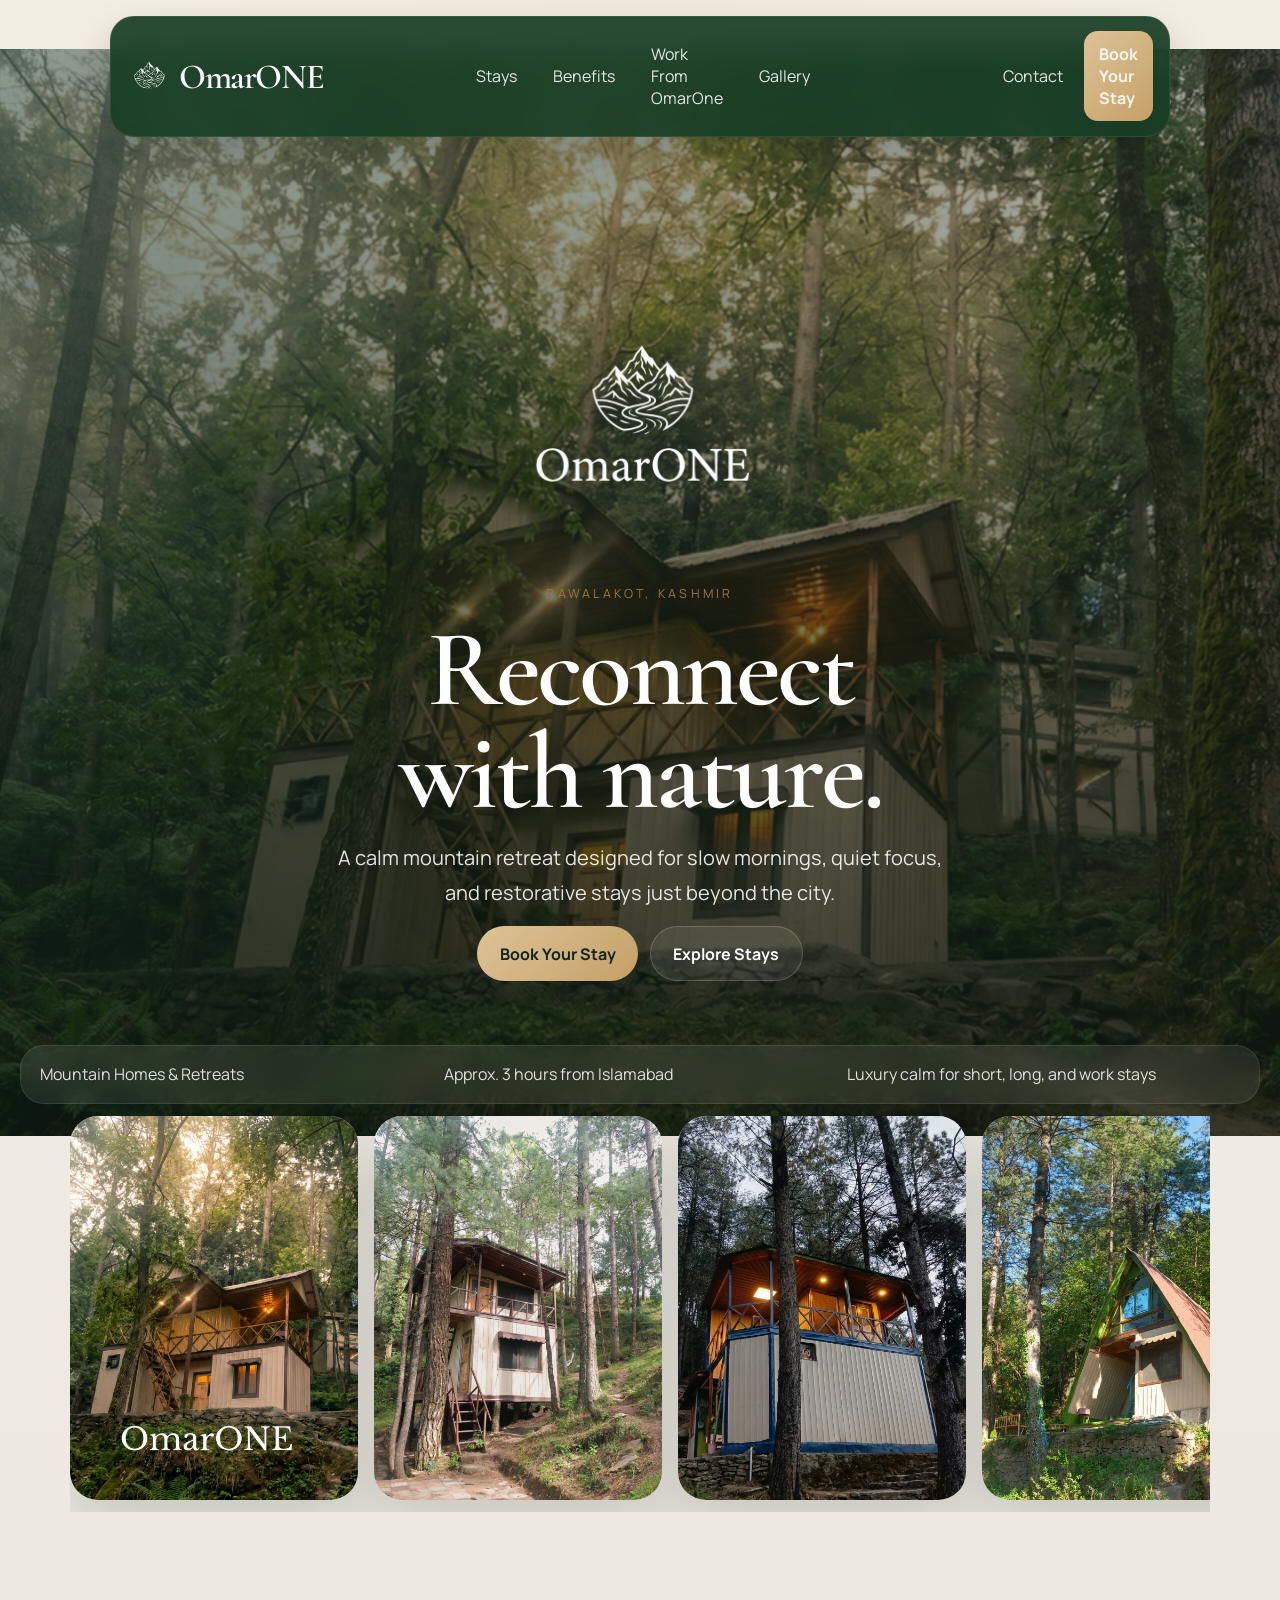
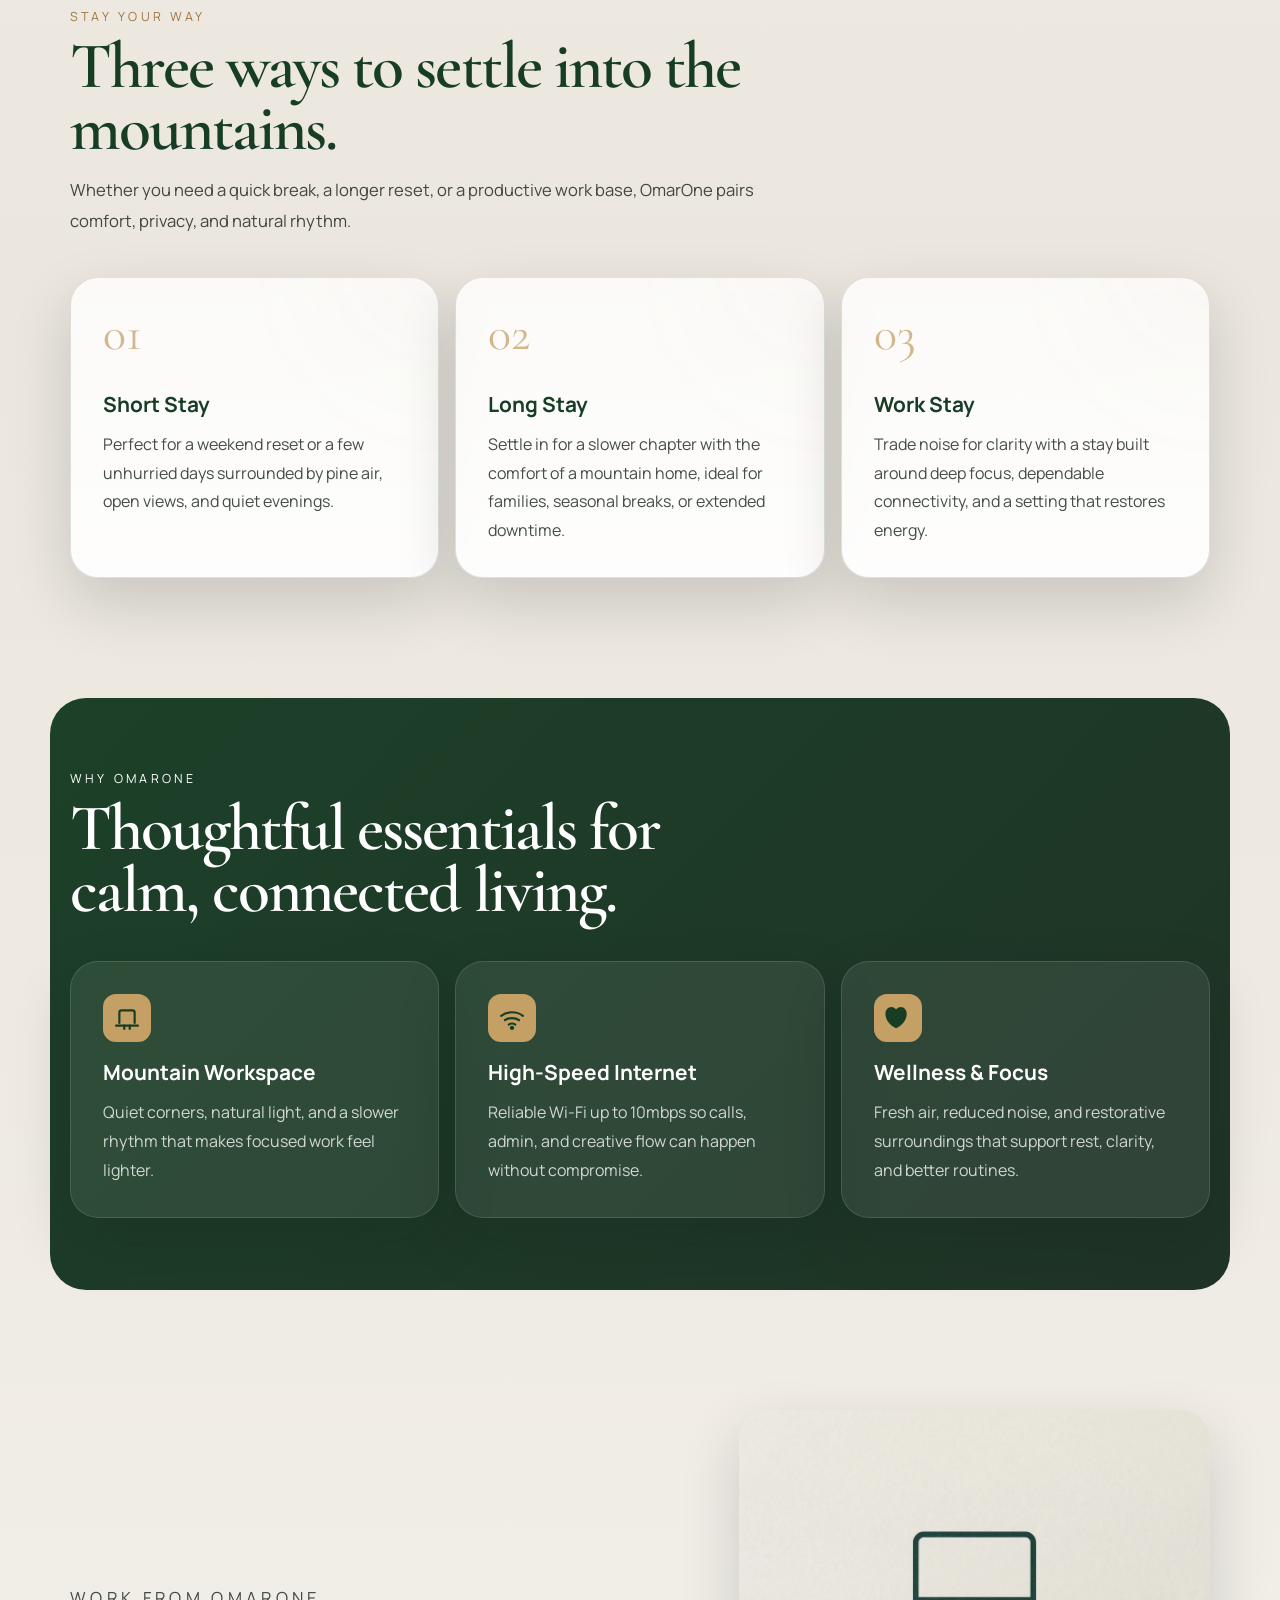
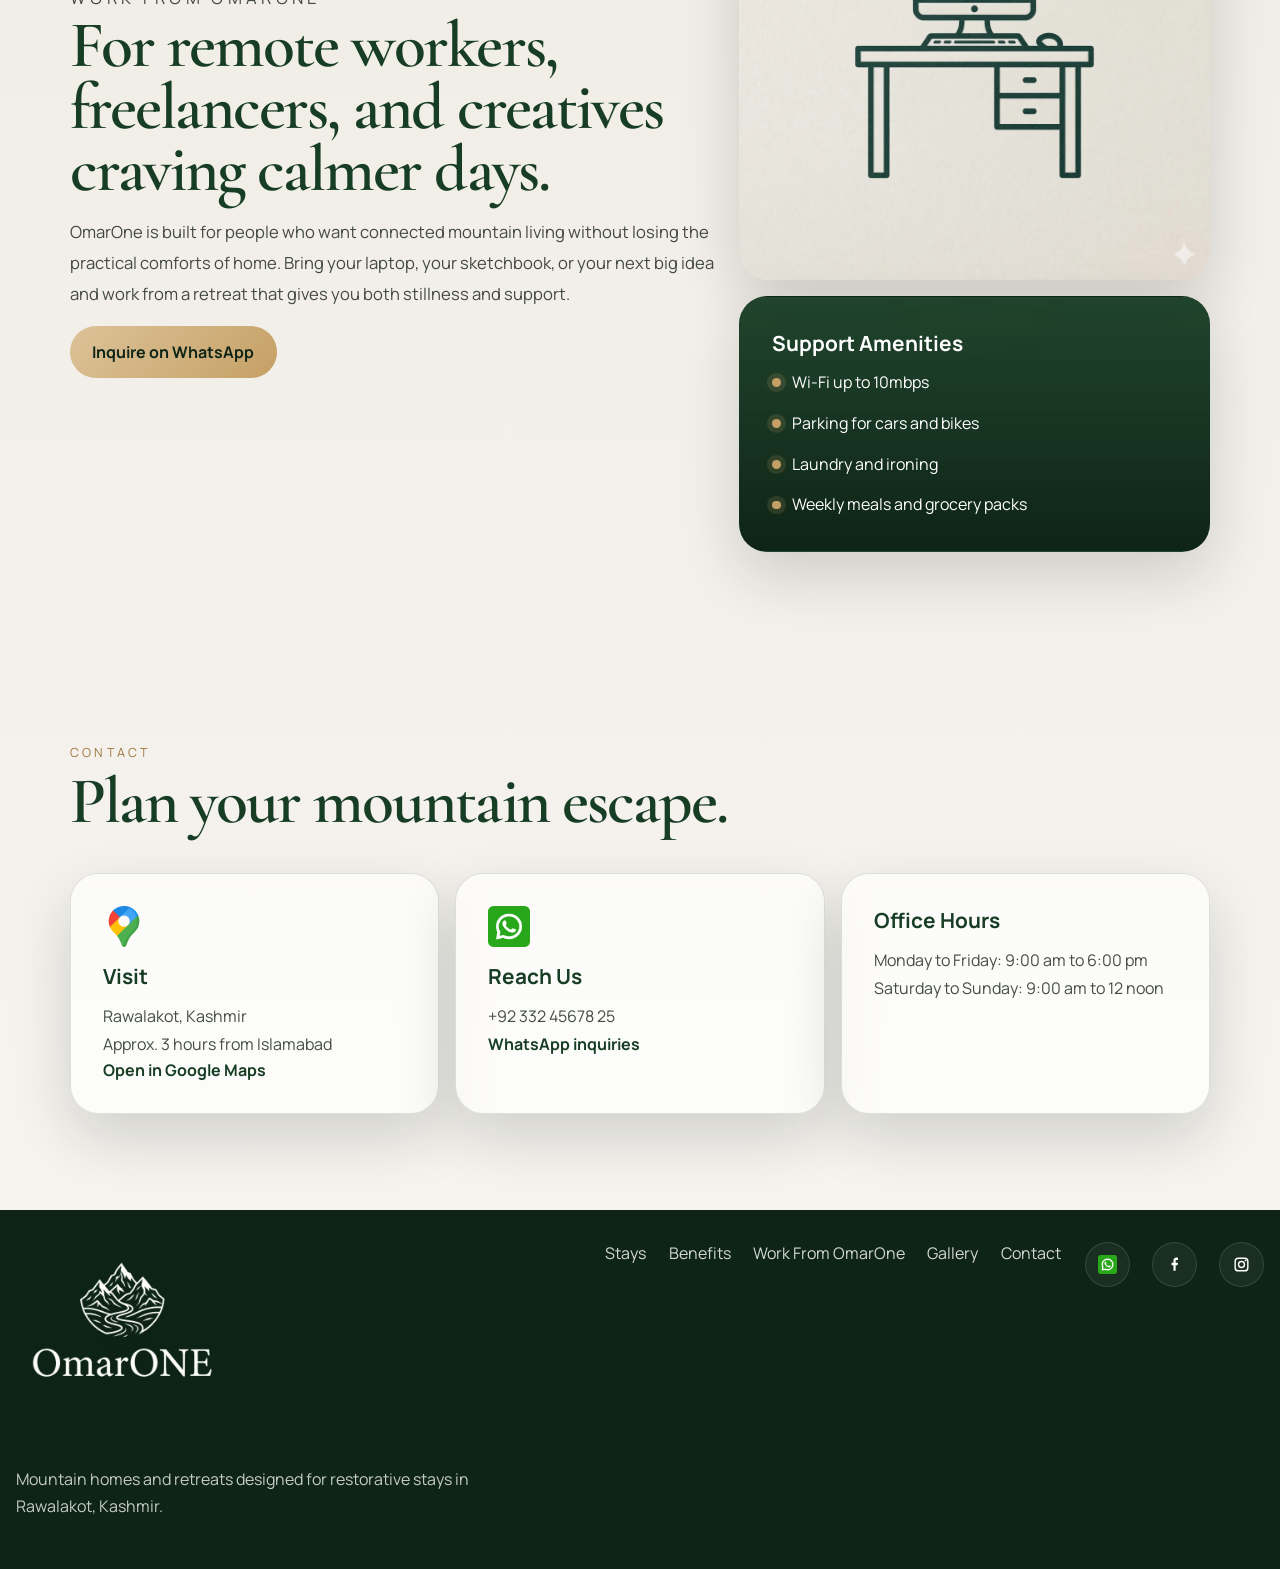
==== index.html @ 99ceedfe "Add listing image gallery" ====
<!DOCTYPE html>
<html lang="en">
<head>
  <meta charset="UTF-8">
  <meta name="viewport" content="width=device-width, initial-scale=1.0">
  <title>OmarOne Mountain Homes & Retreats</title>
  <meta
    name="description"
    content="Escape to OmarOne Mountain Homes & Retreats in Rawalakot, Kashmir for calm stays, remote work retreats, and restorative mountain living."
  >
  <script async src="https://www.googletagmanager.com/gtag/js?id=AW-18018932946"></script>
  <script>
    window.dataLayer = window.dataLayer || [];
    function gtag(){dataLayer.push(arguments);}
    gtag('js', new Date());

    gtag('config', 'AW-18018932946');
  </script>
  <script>
    !function(f,b,e,v,n,t,s)
    {if(f.fbq)return;n=f.fbq=function(){n.callMethod?
    n.callMethod.apply(n,arguments):n.queue.push(arguments)};
    if(!f._fbq)f._fbq=n;n.push=n;n.loaded=!0;n.version='2.0';
    n.queue=[];t=b.createElement(e);t.async=!0;
    t.src=v;s=b.getElementsByTagName(e)[0];
    s.parentNode.insertBefore(t,s)}(window, document,'script',
    'https://connect.facebook.net/en_US/fbevents.js');
    fbq('init', '1400947588733806');
    fbq('track', 'PageView');
  </script>
  <link rel="preconnect" href="https://fonts.googleapis.com">
  <link rel="preconnect" href="https://fonts.gstatic.com" crossorigin>
  <link
    href="https://fonts.googleapis.com/css2?family=Cormorant+Garamond:wght@400;500;600;700&family=Manrope:wght@400;500;600;700;800&display=swap"
    rel="stylesheet"
  >
  <link rel="stylesheet" href="styles.css">
</head>
<body>
  <noscript>
    <img
      height="1"
      width="1"
      style="display:none"
      src="https://www.facebook.com/tr?id=1400947588733806&ev=PageView&noscript=1"
      alt=""
    >
  </noscript>
  <a class="skip-link" href="#main-content">Skip to content</a>

  <header class="site-header">
    <nav class="nav-shell" aria-label="Primary">
      <a class="brand-lockup" href="#top" aria-label="OmarOne home">
        <img class="brand-lockup__icon" src="assets/just icon.png" alt="">
        <span class="brand-lockup__text" aria-label="OmarOne">OmarONE</span>
      </a>

      <button
        class="nav-toggle"
        type="button"
        aria-expanded="false"
        aria-controls="site-menu"
        aria-label="Open navigation menu"
      >
        <span></span>
        <span></span>
        <span></span>
      </button>

      <div class="nav-links" id="site-menu">
        <a href="#stays">Stays</a>
        <a href="#benefits">Benefits</a>
        <a href="#work-from-omarone">Work From OmarOne</a>
        <a class="nav-link-button" href="https://omaronemountainhomes.pixieset.com/" target="_blank" rel="noreferrer" data-meta-track="gallery-open">Gallery</a>
        <a href="#contact">Contact</a>
        <a class="nav-cta" href="https://wa.me/923324567825" target="_blank" rel="noreferrer" data-meta-track="whatsapp-click">Book Your Stay</a>
      </div>
    </nav>
  </header>

  <main id="main-content">
    <section class="hero" id="top">
      <div class="hero__backdrop"></div>
      <div class="hero__content">
        <img class="hero__logo" src="assets/complete logo with icon.png" alt="OmarOne Mountain Homes & Retreats">
        <p class="eyebrow">Rawalakot, Kashmir</p>
        <h1>Reconnect with nature.</h1>
        <p class="hero__lead">
          A calm mountain retreat designed for slow mornings, quiet focus, and restorative stays just beyond the city.
        </p>
        <div class="hero__actions">
          <a class="button button--primary" href="https://wa.me/923324567825" target="_blank" rel="noreferrer" data-meta-track="whatsapp-click">
            Book Your Stay
          </a>
          <a class="button button--ghost" href="#stays">Explore Stays</a>
        </div>
      </div>
      <div class="hero__details" aria-label="Retreat overview">
        <p>Mountain Homes & Retreats</p>
        <p>Approx. 3 hours from Islamabad</p>
        <p>Luxury calm for short, long, and work stays</p>
      </div>
    </section>

    <section class="hero-gallery" aria-label="OmarOne stay previews">
      <div class="hero-gallery__track">
        <figure class="hero-gallery__item">
          <img src="assets/website listing images/3,4/Untitled design/1.png" alt="OmarOne cabin surrounded by trees">
        </figure>
        <figure class="hero-gallery__item">
          <img src="assets/website listing images/3,4/Untitled design/2.png" alt="OmarOne forest cabin exterior">
        </figure>
        <figure class="hero-gallery__item">
          <img src="assets/website listing images/3,4/Untitled design/3.png" alt="OmarOne illuminated cabin in the woods">
        </figure>
        <figure class="hero-gallery__item">
          <img src="assets/website listing images/3,4/Untitled design/4.png" alt="A-frame cabin at OmarOne">
        </figure>
        <figure class="hero-gallery__item">
          <img src="assets/website listing images/3,4/Untitled design/5.png" alt="Mountain-side OmarOne retreat cabin">
        </figure>
        <figure class="hero-gallery__item">
          <img src="assets/website listing images/3,4/Untitled design/6.png" alt="OmarOne cabin with outdoor courtyard">
        </figure>
        <figure class="hero-gallery__item">
          <img src="assets/website listing images/3,4/Untitled design/7.png" alt="OmarOne forest setting from above">
        </figure>
      </div>
    </section>

    <section class="section section--stays" id="stays">
      <div class="section-heading">
        <p class="eyebrow">Stay your way</p>
        <h2>Three ways to settle into the mountains.</h2>
        <p>
          Whether you need a quick break, a longer reset, or a productive work base, OmarOne pairs comfort, privacy, and natural rhythm.
        </p>
      </div>

      <div class="stay-grid">
        <article class="stay-card">
          <p class="stay-card__index">01</p>
          <h3>Short Stay</h3>
          <p>
            Perfect for a weekend reset or a few unhurried days surrounded by pine air, open views, and quiet evenings.
          </p>
        </article>
        <article class="stay-card">
          <p class="stay-card__index">02</p>
          <h3>Long Stay</h3>
          <p>
            Settle in for a slower chapter with the comfort of a mountain home, ideal for families, seasonal breaks, or extended downtime.
          </p>
        </article>
        <article class="stay-card">
          <p class="stay-card__index">03</p>
          <h3>Work Stay</h3>
          <p>
            Trade noise for clarity with a stay built around deep focus, dependable connectivity, and a setting that restores energy.
          </p>
        </article>
      </div>
    </section>

    <section class="section section--benefits" id="benefits">
      <div class="section-heading">
        <p class="eyebrow">Why OmarOne</p>
        <h2>Thoughtful essentials for calm, connected living.</h2>
      </div>

      <div class="benefit-grid">
        <article class="benefit-card">
          <img src="assets/icon-workspace.svg" alt="" aria-hidden="true">
          <h3>Mountain Workspace</h3>
          <p>Quiet corners, natural light, and a slower rhythm that makes focused work feel lighter.</p>
        </article>
        <article class="benefit-card">
          <img src="assets/icon-wifi.svg" alt="" aria-hidden="true">
          <h3>High-Speed Internet</h3>
          <p>Reliable Wi-Fi up to 10mbps so calls, admin, and creative flow can happen without compromise.</p>
        </article>
        <article class="benefit-card">
          <img src="assets/icon-wellness.svg" alt="" aria-hidden="true">
          <h3>Wellness & Focus</h3>
          <p>Fresh air, reduced noise, and restorative surroundings that support rest, clarity, and better routines.</p>
        </article>
      </div>
    </section>

    <section class="section section--work" id="work-from-omarone">
      <div class="work-layout">
        <div class="work-copy">
          <p class="eyebrow">Work From OmarOne</p>
          <h2>For remote workers, freelancers, and creatives craving calmer days.</h2>
          <p>
            OmarOne is built for people who want connected mountain living without losing the practical comforts of home.
            Bring your laptop, your sketchbook, or your next big idea and work from a retreat that gives you both stillness and support.
          </p>
          <a class="button button--primary" href="https://wa.me/923324567825" target="_blank" rel="noreferrer" data-meta-track="whatsapp-click">
            Inquire on WhatsApp
          </a>
        </div>

        <div class="work-side">
          <figure class="work-visual">
            <img src="assets/work from mountains.webp" alt="OmarOne mountain setting for working remotely">
          </figure>
          <div class="amenities-card">
            <h3>Support Amenities</h3>
            <ul class="amenities-list">
              <li>Wi-Fi up to 10mbps</li>
              <li>Parking for cars and bikes</li>
              <li>Laundry and ironing</li>
              <li>Weekly meals and grocery packs</li>
            </ul>
          </div>
        </div>
      </div>
    </section>

    <section class="section section--contact" id="contact">
      <div class="section-heading">
        <p class="eyebrow">Contact</p>
        <h2>Plan your mountain escape.</h2>
      </div>

      <div class="contact-grid">
        <a
          class="contact-card contact-card--link"
          href="https://maps.app.goo.gl/iXpZPbL6EjSSsv6q6"
          target="_blank"
          rel="noreferrer"
          data-meta-track="map-click"
          aria-label="Open OmarOne location in Google Maps"
        >
          <img class="contact-card__icon" src="assets/google-maps.png" alt="" aria-hidden="true">
          <h3>Visit</h3>
          <p>Rawalakot, Kashmir</p>
          <p>Approx. 3 hours from Islamabad</p>
          <span class="text-link">Open in Google Maps</span>
        </a>

        <a
          class="contact-card contact-card--link"
          href="https://wa.me/923324567825"
          target="_blank"
          rel="noreferrer"
          data-meta-track="whatsapp-click"
          aria-label="Contact OmarOne on WhatsApp"
        >
          <img class="contact-card__icon" src="assets/whatsapp.png" alt="" aria-hidden="true">
          <h3>Reach Us</h3>
          <p>+92 332 45678 25</p>
          <p><span class="text-link">WhatsApp inquiries</span></p>
        </a>

        <article class="contact-card">
          <h3>Office Hours</h3>
          <p>Monday to Friday: 9:00 am to 6:00 pm</p>
          <p>Saturday to Sunday: 9:00 am to 12 noon</p>
        </article>
      </div>
    </section>
  </main>

  <footer class="site-footer">
    <div class="footer-brand">
      <img src="assets/complete logo with icon.png" alt="OmarOne Mountain Homes & Retreats">
      <p>Mountain homes and retreats designed for restorative stays in Rawalakot, Kashmir.</p>
    </div>

    <div class="footer-links">
      <a href="#stays">Stays</a>
      <a href="#benefits">Benefits</a>
      <a href="#work-from-omarone">Work From OmarOne</a>
      <a class="footer-link-button" href="https://omaronemountainhomes.pixieset.com/" target="_blank" rel="noreferrer" data-meta-track="gallery-open">Gallery</a>
      <a href="#contact">Contact</a>
    </div>

    <div class="footer-socials" aria-label="Social links">
      <a href="https://wa.me/923324567825" target="_blank" rel="noreferrer" aria-label="Contact on WhatsApp" data-meta-track="whatsapp-click">
        <img src="assets/whatsapp.png" alt="">
      </a>
      <a href="https://www.facebook.com/OmarOneMountainHomes/" target="_blank" rel="noreferrer" aria-label="Visit OmarOne on Facebook">
        <img src="assets/social-facebook.svg" alt="">
      </a>
      <a href="https://www.instagram.com/omaronemountainhomes/" target="_blank" rel="noreferrer" aria-label="Visit OmarOne on Instagram">
        <img src="assets/social-instagram.svg" alt="">
      </a>
    </div>
  </footer>

  <script src="script.js"></script>
</body>
</html>
---- styles.css ----
:root {
  --forest: #183d25;
  --forest-deep: #0e2416;
  --ivory: #ffffff;
  --linen: #e8e4dd;
  --gold: #c5a065;
  --gold-soft: #ddc399;
  --ink: #172019;
  --border: rgba(24, 61, 37, 0.14);
  --shadow: 0 24px 60px rgba(10, 24, 16, 0.16);
  --max-width: 1180px;
  --nav-height: 88px;
}

*,
*::before,
*::after {
  box-sizing: border-box;
}

html {
  scroll-behavior: smooth;
}

body {
  margin: 0;
  font-family: "Manrope", sans-serif;
  color: var(--ink);
  background:
    radial-gradient(circle at top, rgba(197, 160, 101, 0.09), transparent 26%),
    linear-gradient(180deg, #f5f1ea 0%, #ebe6de 40%, #f8f6f2 100%);
}

img {
  display: block;
  max-width: 100%;
}

a {
  color: inherit;
  text-decoration: none;
}

button,
a {
  -webkit-tap-highlight-color: transparent;
}

.skip-link {
  position: absolute;
  left: 1rem;
  top: -4rem;
  padding: 0.85rem 1rem;
  background: var(--forest);
  color: var(--ivory);
  border-radius: 999px;
  z-index: 20;
}

.skip-link:focus {
  top: 1rem;
}

.site-header {
  position: sticky;
  top: 0;
  z-index: 10;
  padding: 0.75rem 1rem;
}

.nav-shell {
  display: flex;
  align-items: center;
  justify-content: space-between;
  gap: 1rem;
  width: min(calc(100% - 2rem), 1060px);
  margin: 0 auto;
  min-height: var(--nav-height);
  padding: 0.9rem 1rem;
  background: rgba(24, 61, 37, 0.92);
  backdrop-filter: blur(14px);
  border: 1px solid rgba(255, 255, 255, 0.08);
  border-radius: 24px;
  box-shadow: 0 18px 40px rgba(10, 24, 16, 0.18);
}

.brand-lockup {
  display: inline-flex;
  align-items: center;
  gap: 0.55rem;
  min-width: 0;
  overflow: hidden;
}

.brand-lockup__icon {
  width: 2.7rem;
  height: 2.7rem;
  flex: 0 0 auto;
  object-fit: cover;
}

.brand-lockup__text {
  color: var(--ivory);
  font-family: "Cormorant Garamond", serif;
  font-size: 2.2rem;
  font-weight: 600;
  line-height: 1;
  letter-spacing: -0.04em;
  white-space: nowrap;
}

.nav-toggle {
  display: inline-flex;
  flex-direction: column;
  justify-content: center;
  gap: 0.3rem;
  width: 2.85rem;
  height: 2.85rem;
  border: 1px solid rgba(255, 255, 255, 0.12);
  border-radius: 999px;
  background: transparent;
  cursor: pointer;
}

.nav-toggle span {
  width: 1.2rem;
  height: 2px;
  margin: 0 auto;
  background: var(--ivory);
  border-radius: 999px;
  transition: transform 180ms ease, opacity 180ms ease;
}

.nav-links {
  position: absolute;
  top: calc(100% + 0.75rem);
  left: 1rem;
  right: 1rem;
  display: grid;
  gap: 0.5rem;
  padding: 0.85rem;
  background: rgba(14, 36, 22, 0.96);
  border: 1px solid rgba(255, 255, 255, 0.08);
  border-radius: 20px;
  box-shadow: var(--shadow);
  opacity: 0;
  pointer-events: none;
  transform: translateY(-0.4rem);
  transition: opacity 180ms ease, transform 180ms ease;
}

.nav-links a {
  color: rgba(255, 255, 255, 0.88);
  padding: 0.9rem 1rem;
  border-radius: 14px;
}

.nav-link-button,
.footer-link-button {
  appearance: none;
  border: 0;
  background: transparent;
  color: inherit;
  font: inherit;
  cursor: pointer;
}

.nav-link-button {
  color: rgba(255, 255, 255, 0.88);
  display: block;
  width: 100%;
  padding: 0.9rem 1rem;
  border-radius: 14px;
  text-align: left;
}

.nav-links a:hover,
.nav-links a:focus-visible,
.nav-link-button:hover,
.nav-link-button:focus-visible {
  background: rgba(255, 255, 255, 0.08);
  outline: none;
}

.nav-links.is-open {
  opacity: 1;
  pointer-events: auto;
  transform: translateY(0);
}

.nav-shell.nav-open .nav-toggle span:nth-child(1) {
  transform: translateY(0.32rem) rotate(45deg);
}

.nav-shell.nav-open .nav-toggle span:nth-child(2) {
  opacity: 0;
}

.nav-shell.nav-open .nav-toggle span:nth-child(3) {
  transform: translateY(-0.32rem) rotate(-45deg);
}

.nav-cta,
.button {
  display: inline-flex;
  align-items: center;
  justify-content: center;
  gap: 0.5rem;
  min-height: 3rem;
  padding: 0.95rem 1.4rem;
  border-radius: 999px;
  font-weight: 700;
  transition: transform 180ms ease, background-color 180ms ease, color 180ms ease, border-color 180ms ease;
}

.nav-cta,
.button--primary {
  background: linear-gradient(135deg, var(--gold-soft), var(--gold));
  color: var(--forest-deep);
}

.button--ghost {
  color: var(--ivory);
  background: rgba(255, 255, 255, 0.08);
  border: 1px solid rgba(255, 255, 255, 0.18);
}

.button:hover,
.button:focus-visible,
.nav-cta:hover,
.nav-cta:focus-visible {
  transform: translateY(-1px);
  outline: none;
}

.hero {
  position: relative;
  min-height: min(100svh, 58rem);
  margin: -6.5rem auto 0;
  padding: 9rem 1rem 2rem;
  display: grid;
  align-items: end;
}

.hero__backdrop {
  position: absolute;
  inset: 0;
  background:
    linear-gradient(180deg, rgba(10, 24, 16, 0.2) 0%, rgba(10, 24, 16, 0.68) 84%),
    linear-gradient(120deg, rgba(24, 61, 37, 0.35), rgba(197, 160, 101, 0.1)),
    url("assets/main banner.png") center center / cover no-repeat;
}

.hero__content,
.hero__details {
  position: relative;
  z-index: 1;
  max-width: var(--max-width);
  width: 100%;
  margin: 0 auto;
}

.hero__content {
  display: grid;
  justify-items: center;
  text-align: center;
  gap: 1rem;
  color: var(--ivory);
  padding: 5rem 0 2rem;
}

.hero__logo {
  width: min(15.5rem, 56vw);
  filter: drop-shadow(0 12px 24px rgba(0, 0, 0, 0.28));
}

.eyebrow {
  margin: 0;
  font-size: 0.78rem;
  letter-spacing: 0.26em;
  text-transform: uppercase;
  color: #9f7740;
}

.hero h1,
.section-heading h2,
.work-copy h2 {
  margin: 0;
  font-family: "Cormorant Garamond", serif;
  font-weight: 600;
  line-height: 0.95;
  letter-spacing: -0.03em;
}

.hero h1 {
  max-width: 12ch;
  font-size: clamp(3.25rem, 12vw, 6.8rem);
}

.hero__lead {
  max-width: 39rem;
  margin: 0;
  font-size: clamp(1rem, 2.2vw, 1.25rem);
  line-height: 1.75;
  color: rgba(255, 255, 255, 0.88);
}

.hero__actions {
  display: flex;
  flex-wrap: wrap;
  justify-content: center;
  gap: 0.75rem;
}

.hero__details {
  display: grid;
  gap: 0.65rem;
  padding: 1.1rem 1.2rem;
  max-width: min(100%, 31rem);
  margin-top: 2rem;
  color: rgba(255, 255, 255, 0.85);
  background: rgba(255, 255, 255, 0.08);
  border: 1px solid rgba(255, 255, 255, 0.1);
  border-radius: 24px;
  backdrop-filter: blur(12px);
}

.hero__details p {
  margin: 0;
}

.hero-gallery {
  position: relative;
  z-index: 1;
  max-width: var(--max-width);
  margin: -1rem auto 0;
  padding: 0 1rem;
}

.hero-gallery__track {
  display: grid;
  grid-auto-flow: column;
  grid-auto-columns: minmax(15rem, 72vw);
  gap: 1rem;
  overflow-x: auto;
  padding: 0.25rem 0 0.75rem;
  scroll-snap-type: x proximity;
  scrollbar-width: none;
  -ms-overflow-style: none;
}

.hero-gallery__track::-webkit-scrollbar {
  display: none;
}

.hero-gallery__item {
  margin: 0;
  height: clamp(14rem, 42vw, 24rem);
  overflow: hidden;
  border-radius: 28px;
  scroll-snap-align: start;
  box-shadow: var(--shadow);
  background: rgba(255, 255, 255, 0.65);
}

.hero-gallery__item img {
  width: 100%;
  height: 100%;
  object-fit: cover;
}

.section {
  max-width: var(--max-width);
  margin: 0 auto;
  padding: 4.5rem 1rem;
}

.section-heading {
  max-width: 44rem;
  margin-bottom: 2.5rem;
}

.section-heading h2,
.work-copy h2 {
  font-size: clamp(2.4rem, 7vw, 4.1rem);
  color: var(--forest);
}

.section-heading .eyebrow {
  margin-bottom: 0.6rem;
}

.section-heading h2 + p {
  margin-top: 1rem;
}

.section-heading p:not(.eyebrow),
.work-copy p {
  font-size: 1.04rem;
  line-height: 1.85;
  color: rgba(23, 32, 25, 0.8);
}

.stay-grid,
.benefit-grid,
.contact-grid {
  display: grid;
  gap: 1rem;
}

.stay-card,
.benefit-card,
.contact-card,
.amenities-card {
  padding: 1.5rem;
  background: rgba(255, 255, 255, 0.7);
  border: 1px solid var(--border);
  border-radius: 28px;
  box-shadow: var(--shadow);
}

.stay-card {
  position: relative;
  overflow: hidden;
  min-height: 17rem;
  background:
    linear-gradient(180deg, rgba(255, 255, 255, 0.8), rgba(255, 255, 255, 0.92)),
    radial-gradient(circle at top right, rgba(197, 160, 101, 0.16), transparent 40%);
}

.stay-card__index {
  margin: 0 0 2rem;
  font-family: "Cormorant Garamond", serif;
  font-size: 3rem;
  line-height: 1;
  color: rgba(197, 160, 101, 0.75);
}

.stay-card h3,
.benefit-card h3,
.contact-card h3,
.amenities-card h3 {
  margin: 0 0 0.75rem;
  font-size: 1.3rem;
  color: var(--forest);
}

.contact-card__icon {
  width: 2.6rem;
  height: 2.6rem;
  margin-bottom: 0.9rem;
}

.stay-card p:last-child,
.benefit-card p,
.contact-card p {
  margin: 0;
  line-height: 1.8;
  color: rgba(23, 32, 25, 0.8);
}

.contact-card--link {
  display: block;
  transition: transform 180ms ease, box-shadow 180ms ease, border-color 180ms ease;
}

.contact-card--link:hover,
.contact-card--link:focus-visible {
  transform: translateY(-2px);
  border-color: rgba(197, 160, 101, 0.5);
  box-shadow: 0 26px 65px rgba(10, 24, 16, 0.2);
  outline: none;
}

.section--benefits {
  position: relative;
}

.section--benefits::before {
  content: "";
  position: absolute;
  inset: 1.5rem 0;
  background: linear-gradient(135deg, rgba(24, 61, 37, 0.98), rgba(14, 36, 22, 0.92));
  border-radius: 36px;
  z-index: -1;
}

.section--benefits .section-heading h2,
.section--benefits .eyebrow {
  color: var(--ivory);
}

.benefit-card {
  background: rgba(255, 255, 255, 0.08);
  border-color: rgba(255, 255, 255, 0.12);
  color: var(--ivory);
}

.benefit-card img {
  width: 3rem;
  height: 3rem;
  margin-bottom: 1rem;
}

.benefit-card h3 {
  color: var(--ivory);
}

.benefit-card p {
  color: rgba(255, 255, 255, 0.78);
}

.work-layout {
  display: grid;
  gap: 1rem;
  align-items: center;
}

.work-side {
  display: grid;
  gap: 1rem;
}

.work-visual {
  margin: 0;
  overflow: hidden;
  min-height: 18rem;
  border-radius: 30px;
  box-shadow: var(--shadow);
}

.work-visual img {
  width: 100%;
  height: 100%;
  min-height: 18rem;
  object-fit: cover;
}

.amenities-card {
  background:
    linear-gradient(180deg, rgba(24, 61, 37, 0.96), rgba(14, 36, 22, 1)),
    radial-gradient(circle at top, rgba(197, 160, 101, 0.18), transparent 36%);
  color: var(--ivory);
}

.amenities-card h3 {
  color: var(--ivory);
}

.amenities-list {
  margin: 0;
  padding: 0;
  list-style: none;
  display: grid;
  gap: 0.85rem;
}

.amenities-list li {
  display: flex;
  align-items: center;
  gap: 0.7rem;
  line-height: 1.7;
}

.amenities-list li::before {
  content: "";
  width: 0.55rem;
  height: 0.55rem;
  border-radius: 999px;
  background: var(--gold);
  box-shadow: 0 0 0 5px rgba(197, 160, 101, 0.16);
}

.text-link,
.contact-card a {
  color: var(--forest);
  font-weight: 700;
}

.site-footer {
  display: grid;
  gap: 1.5rem;
  padding: 2rem 1rem 3rem;
  background: var(--forest-deep);
  color: rgba(255, 255, 255, 0.76);
}

.site-footer > * {
  max-width: var(--max-width);
  width: 100%;
  margin: 0 auto;
}

.footer-brand {
  display: grid;
  gap: 1rem;
}

.footer-brand img {
  width: min(13rem, 50vw);
  filter: drop-shadow(0 12px 24px rgba(0, 0, 0, 0.2));
}

.footer-brand p {
  margin: 0;
  max-width: 30rem;
  line-height: 1.7;
}

.footer-links,
.footer-socials {
  display: flex;
  flex-wrap: wrap;
  gap: 1rem 1.4rem;
}

.footer-links a,
.footer-socials a,
.footer-link-button {
  color: rgba(255, 255, 255, 0.82);
}

.footer-link-button {
  padding: 0;
}

.footer-socials a {
  display: inline-flex;
  align-items: center;
  justify-content: center;
  width: 2.8rem;
  height: 2.8rem;
  border-radius: 999px;
  border: 1px solid rgba(255, 255, 255, 0.12);
  background: rgba(255, 255, 255, 0.05);
  transition: transform 180ms ease, background-color 180ms ease, border-color 180ms ease;
}

.footer-socials a:hover,
.footer-socials a:focus-visible {
  background: rgba(197, 160, 101, 0.14);
  border-color: rgba(197, 160, 101, 0.45);
  transform: translateY(-1px);
  outline: none;
}

.footer-socials img {
  width: 1.2rem;
  height: 1.2rem;
  object-fit: contain;
}

.lightbox {
  position: fixed;
  inset: 0;
  z-index: 30;
  display: none;
  align-items: center;
  justify-content: center;
  padding: 1.25rem;
  background: rgba(7, 16, 10, 0.88);
  backdrop-filter: blur(10px);
}

.lightbox.is-open {
  display: flex;
}

.lightbox__figure {
  margin: 0;
  max-width: min(92vw, 1100px);
  max-height: 82vh;
  display: grid;
  gap: 0.85rem;
  justify-items: center;
}

.lightbox__image {
  max-width: 100%;
  max-height: 74vh;
  border-radius: 24px;
  box-shadow: 0 28px 80px rgba(0, 0, 0, 0.35);
}

.lightbox__caption {
  display: none;
}

.lightbox__hint {
  margin: 0;
  padding: 0.55rem 0.9rem;
  border-radius: 999px;
  color: rgba(255, 255, 255, 0.84);
  font-size: 0.82rem;
  letter-spacing: 0.04em;
  text-transform: uppercase;
  background: rgba(255, 255, 255, 0.08);
}

.lightbox__close,
.lightbox__nav {
  position: absolute;
  display: inline-flex;
  align-items: center;
  justify-content: center;
  width: 3rem;
  height: 3rem;
  border: 1px solid rgba(255, 255, 255, 0.14);
  border-radius: 999px;
  background: rgba(255, 255, 255, 0.08);
  color: var(--ivory);
  cursor: pointer;
}

.lightbox__close {
  top: 1rem;
  right: 1rem;
  font-size: 1.7rem;
}

.lightbox__nav {
  top: 50%;
  transform: translateY(-50%);
  font-size: 2rem;
}

.lightbox__nav--prev {
  left: 1rem;
}

.lightbox__nav--next {
  right: 1rem;
}

@media (min-width: 720px) {
  .site-header {
    padding: 1rem 1.25rem;
  }

  .nav-toggle {
    display: none;
  }

  .nav-links {
    position: static;
    display: flex;
    align-items: center;
    gap: 0.35rem;
    padding: 0;
    opacity: 1;
    pointer-events: auto;
    transform: none;
    background: transparent;
    border: 0;
    box-shadow: none;
  }

  .nav-links a {
    padding: 0.75rem 0.95rem;
  }

  .nav-link-button {
    padding: 0.75rem 0.95rem;
  }

  .hero {
    padding-inline: 1.25rem;
  }

  .hero-gallery {
    padding: 0 1.25rem;
    margin-top: -1.5rem;
  }

  .hero-gallery__track {
    grid-auto-columns: minmax(18rem, 24rem);
  }

  .hero__details {
    grid-template-columns: repeat(3, minmax(0, 1fr));
    max-width: 100%;
  }

  .stay-grid,
  .benefit-grid,
  .contact-grid {
    grid-template-columns: repeat(3, minmax(0, 1fr));
  }

  .work-layout {
    grid-template-columns: 1.25fr 0.9fr;
  }

  .site-footer {
    grid-template-columns: 1.2fr auto auto;
    align-items: start;
  }

  .site-footer > * {
    margin: 0;
  }
}

@media (min-width: 1040px) {
  .section {
    padding: 6rem 1.25rem;
  }

  .hero__content {
    padding-top: 8rem;
  }

  .stay-card,
  .benefit-card,
  .contact-card,
  .amenities-card {
    padding: 2rem;
  }
}

@media (max-width: 719px) {
  .site-header {
    padding-inline: 0.75rem;
  }

  .nav-cta {
    width: 100%;
  }

  .nav-shell {
    width: min(calc(100% - 1.5rem), 32rem);
    min-height: 3.9rem;
    padding: 0.55rem 0.8rem;
    border-radius: 20px;
  }

  .brand-lockup {
    gap: 0.45rem;
  }

  .brand-lockup__icon {
    width: 2rem;
    height: 2rem;
  }

  .brand-lockup__text {
    font-size: clamp(2rem, 6vw, 2.35rem);
  }

  .nav-toggle {
    width: 2.65rem;
    height: 2.65rem;
  }

  .hero {
    min-height: 44rem;
  }

  .hero__backdrop {
    background-position: 60% center;
  }

  .hero-gallery {
    margin-top: -0.5rem;
    padding-inline: 0.85rem;
  }

  .hero-gallery__track {
    grid-auto-columns: minmax(14.5rem, 78vw);
    gap: 0.85rem;
    padding-bottom: 0.5rem;
  }

  .hero-gallery__item {
    height: 13.5rem;
    border-radius: 24px;
  }

  .site-footer {
    gap: 1rem;
  }

  .footer-brand {
    gap: 0.85rem;
  }

  .footer-socials {
    order: 2;
    margin-top: -0.15rem;
  }

  .footer-links {
    order: 3;
  }

  .lightbox__nav {
    top: auto;
    bottom: 1rem;
    transform: none;
  }

  .lightbox__nav--prev {
    left: calc(50% - 3.8rem);
  }

  .lightbox__nav--next {
    right: calc(50% - 3.8rem);
  }

  .lightbox__hint {
    display: inline-flex;
  }
}

@media (prefers-reduced-motion: reduce) {
  html {
    scroll-behavior: auto;
  }

  *,
  *::before,
  *::after {
    animation-duration: 0.01ms !important;
    animation-iteration-count: 1 !important;
    transition-duration: 0.01ms !important;
  }
}
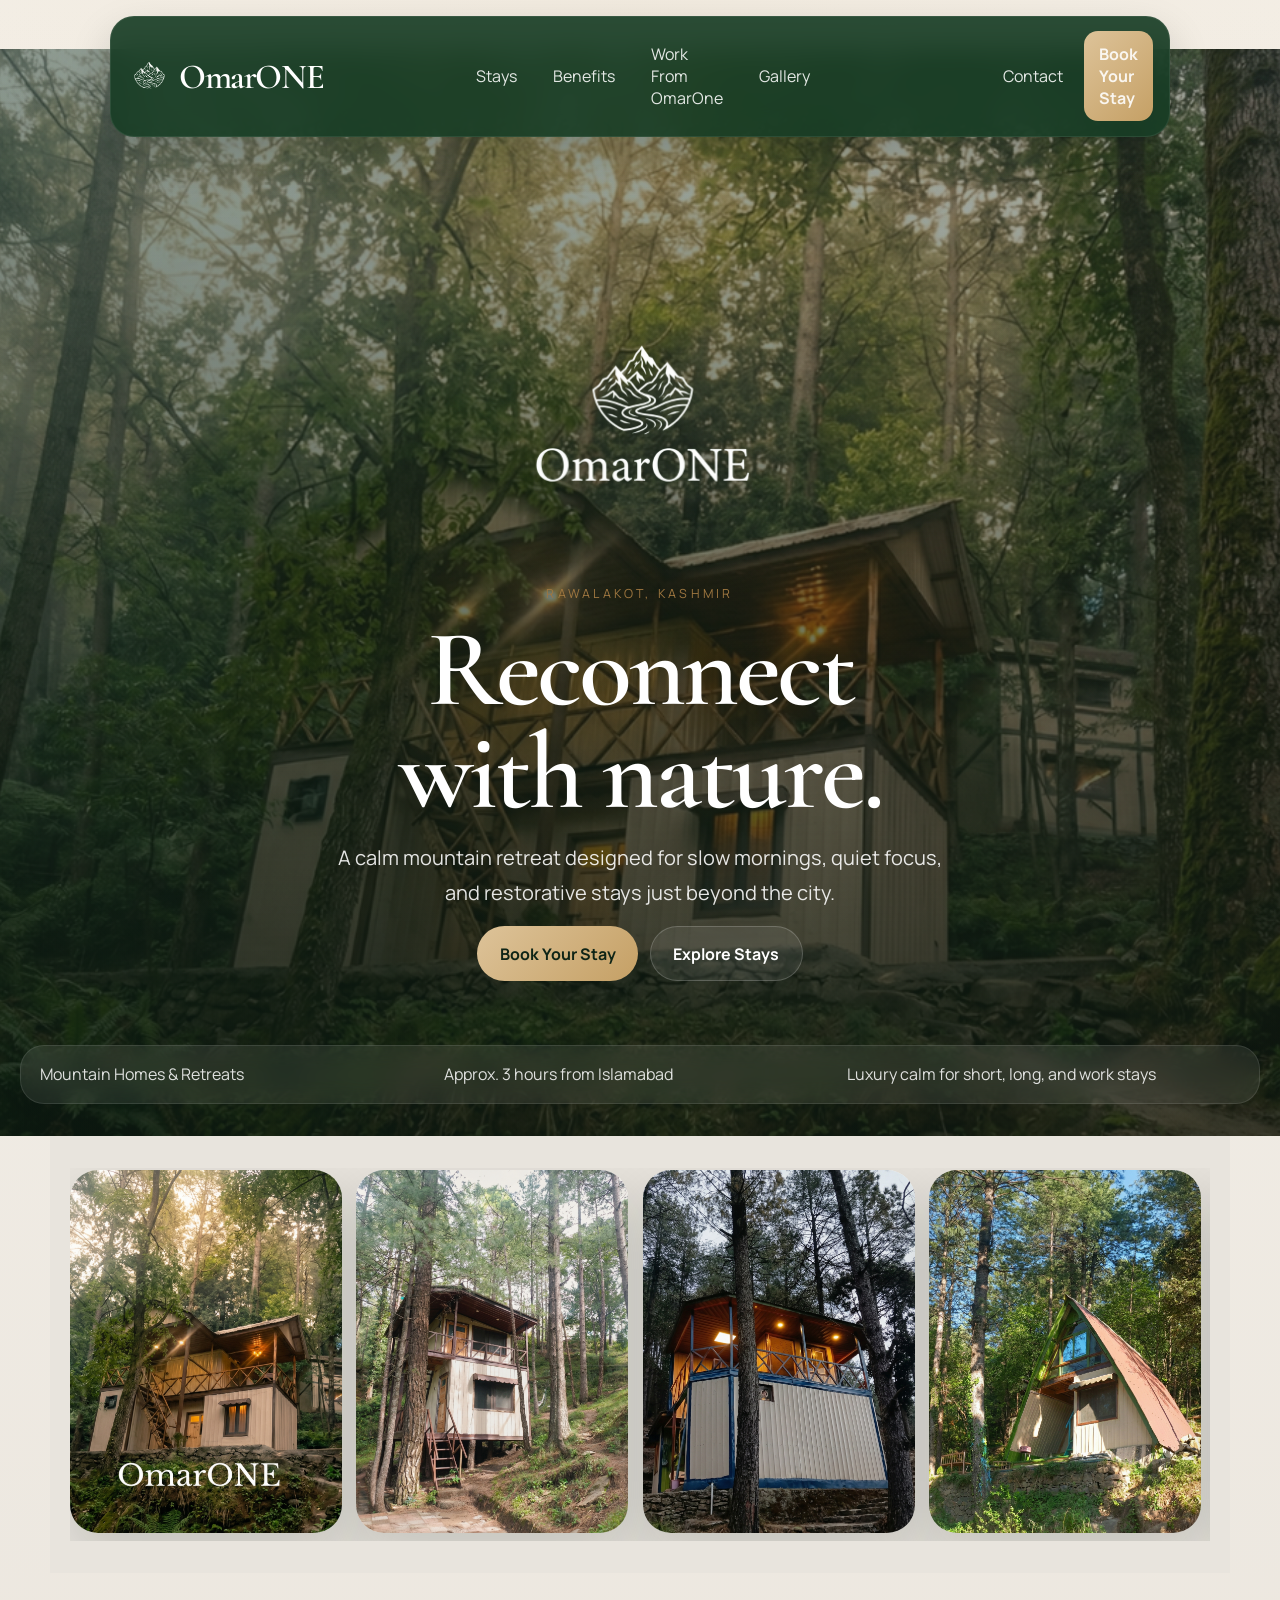
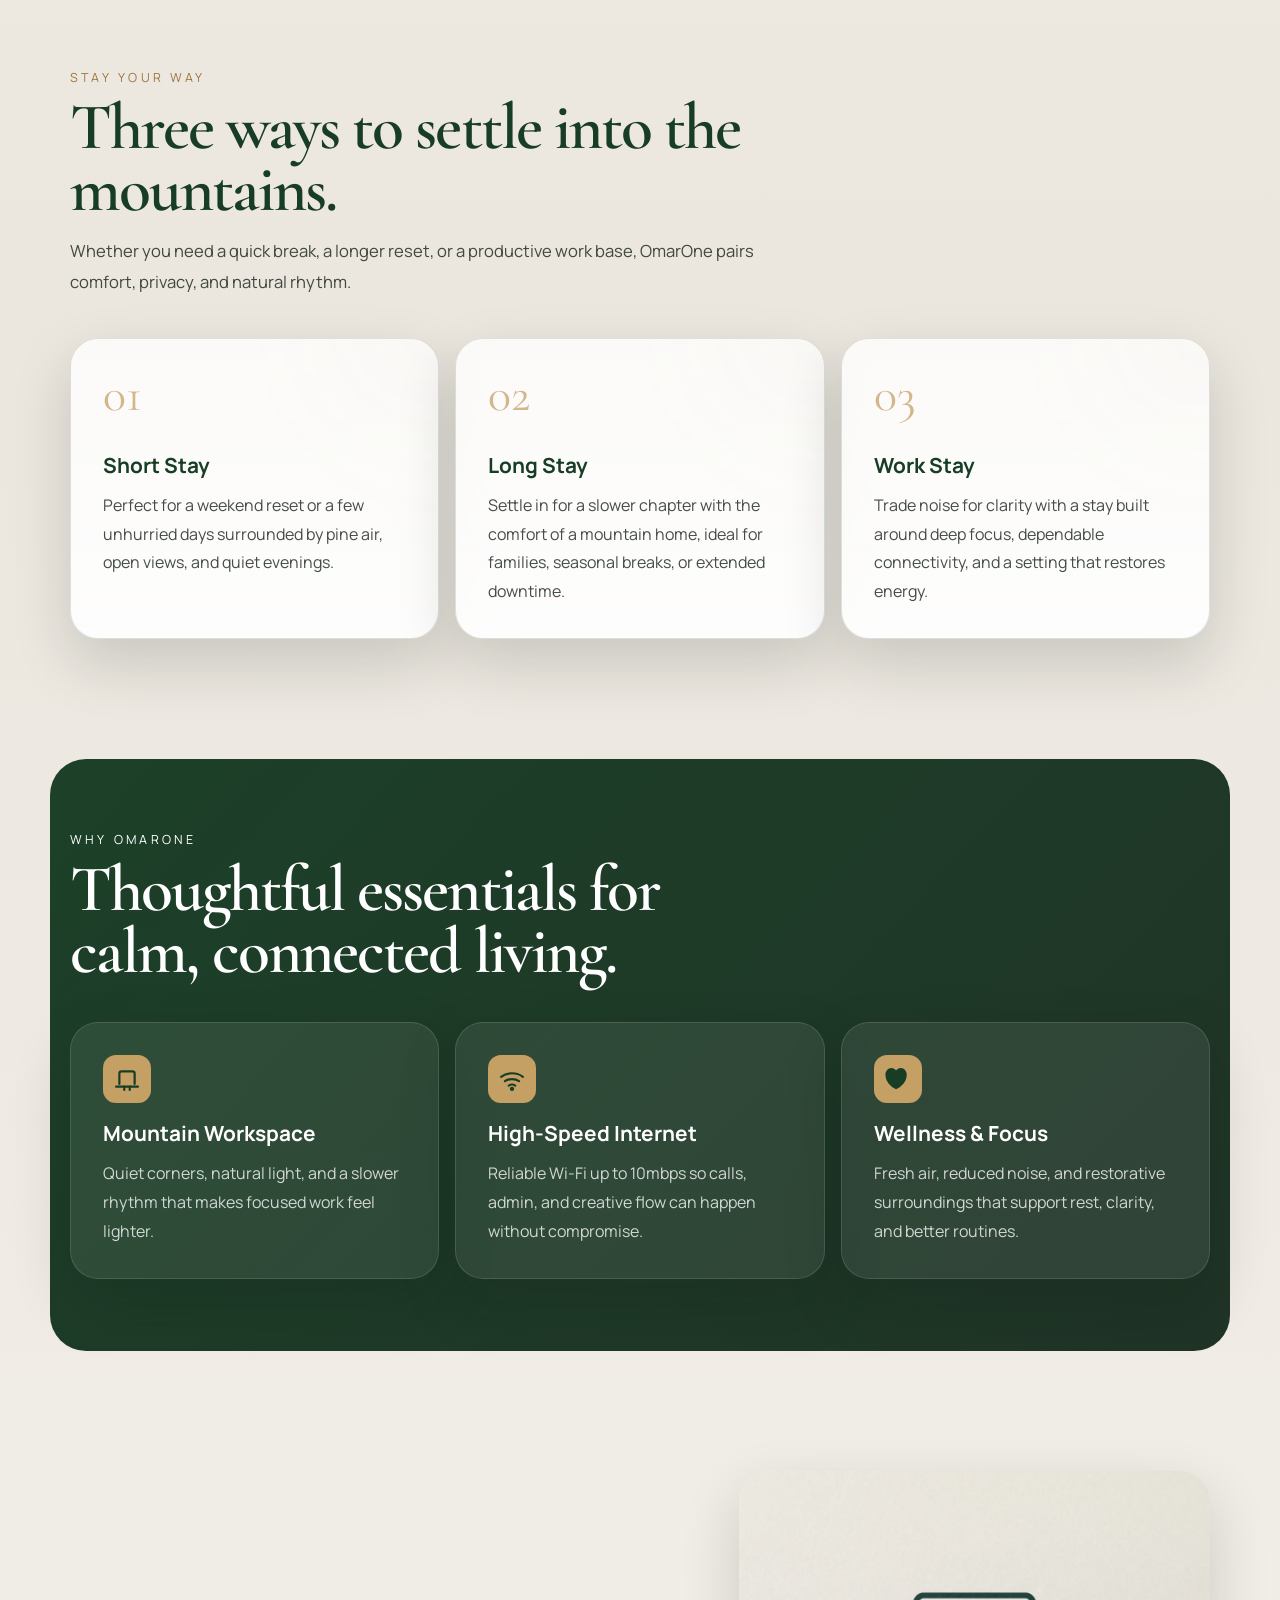
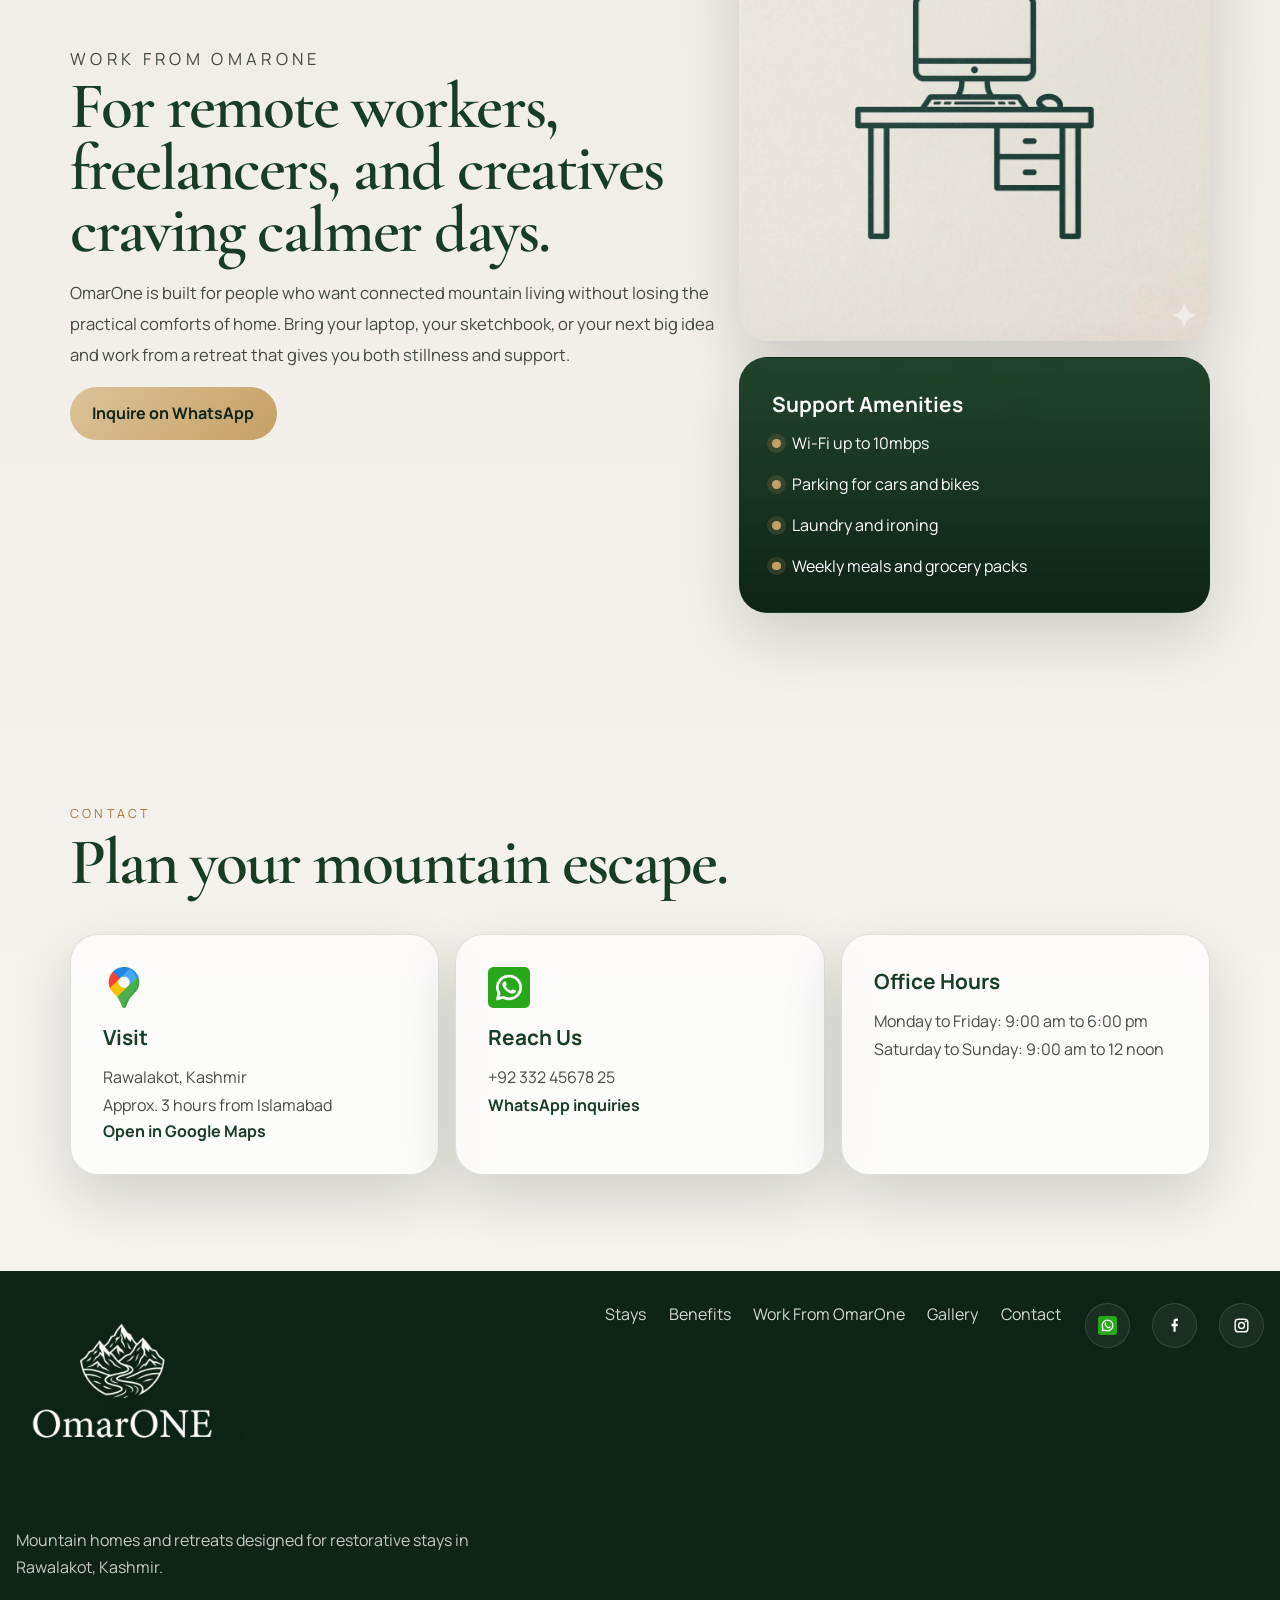
==== commit d2180331: "Implement homepage SEO essentials" ====
--- a/index.html
+++ b/index.html
@@ -1,13 +1,30 @@
 <!DOCTYPE html>
-<html lang="en">
+<html lang="en-PK">
 <head>
   <meta charset="UTF-8">
   <meta name="viewport" content="width=device-width, initial-scale=1.0">
-  <title>OmarOne Mountain Homes & Retreats</title>
+  <title>Luxury Mountain Retreat in Rawalakot, Kashmir | OmarOne</title>
   <meta
     name="description"
-    content="Escape to OmarOne Mountain Homes & Retreats in Rawalakot, Kashmir for calm stays, remote work retreats, and restorative mountain living."
+    content="Escape to OmarOne Mountain Homes & Retreats in Rawalakot, Kashmir for premium mountain stays, weekend getaways from Islamabad, and peaceful work-from-mountains retreats."
   >
+  <link rel="canonical" href="https://www.omarone.com/">
+  <meta name="robots" content="index, follow, max-image-preview:large, max-snippet:-1, max-video-preview:-1">
+  <meta name="author" content="OmarOne Mountain Homes & Retreats">
+  <meta name="theme-color" content="#183d25">
+  <meta property="og:site_name" content="OmarOne Mountain Homes & Retreats">
+  <meta property="og:type" content="website">
+  <meta property="og:locale" content="en_PK">
+  <meta property="og:url" content="https://www.omarone.com/">
+  <meta property="og:title" content="Luxury Mountain Retreat in Rawalakot, Kashmir | OmarOne">
+  <meta property="og:description" content="Plan a premium mountain stay in Rawalakot, Kashmir with OmarOne. Ideal for weekend escapes, family retreats, and calm work-from-mountains stays near Islamabad.">
+  <meta property="og:image" content="https://www.omarone.com/assets/main%20banner.png">
+  <meta property="og:image:alt" content="OmarOne mountain retreat cabin in Rawalakot, Kashmir">
+  <meta name="twitter:card" content="summary_large_image">
+  <meta name="twitter:title" content="Luxury Mountain Retreat in Rawalakot, Kashmir | OmarOne">
+  <meta name="twitter:description" content="Premium mountain stays, restorative escapes, and work-from-mountains retreats in Rawalakot, Kashmir.">
+  <meta name="twitter:image" content="https://www.omarone.com/assets/main%20banner.png">
+  <link rel="icon" href="assets/just icon.png">
   <script async src="https://www.googletagmanager.com/gtag/js?id=AW-18018932946"></script>
   <script>
     window.dataLayer = window.dataLayer || [];
@@ -34,6 +51,78 @@
     href="https://fonts.googleapis.com/css2?family=Cormorant+Garamond:wght@400;500;600;700&family=Manrope:wght@400;500;600;700;800&display=swap"
     rel="stylesheet"
   >
+  <script type="application/ld+json">
+    {
+      "@context": "https://schema.org",
+      "@graph": [
+        {
+          "@type": "WebSite",
+          "@id": "https://www.omarone.com/#website",
+          "url": "https://www.omarone.com/",
+          "name": "OmarOne Mountain Homes & Retreats",
+          "description": "Premium mountain homes and retreat stays in Rawalakot, Kashmir.",
+          "inLanguage": "en-PK"
+        },
+        {
+          "@type": "LodgingBusiness",
+          "@id": "https://www.omarone.com/#lodgingbusiness",
+          "name": "OmarOne Mountain Homes & Retreats",
+          "url": "https://www.omarone.com/",
+          "image": "https://www.omarone.com/assets/main%20banner.png",
+          "telephone": "+92 332 45678 25",
+          "priceRange": "PKR",
+          "description": "Luxury mountain homes and retreat stays in Rawalakot, Kashmir for weekend escapes, family stays, and work-from-mountains getaways.",
+          "address": {
+            "@type": "PostalAddress",
+            "addressLocality": "Rawalakot",
+            "addressRegion": "Azad Kashmir",
+            "addressCountry": "PK"
+          },
+          "areaServed": [
+            {
+              "@type": "City",
+              "name": "Islamabad"
+            },
+            {
+              "@type": "City",
+              "name": "Rawalpindi"
+            },
+            {
+              "@type": "AdministrativeArea",
+              "name": "Azad Kashmir"
+            }
+          ],
+          "amenityFeature": [
+            {
+              "@type": "LocationFeatureSpecification",
+              "name": "Mountain Workspace",
+              "value": true
+            },
+            {
+              "@type": "LocationFeatureSpecification",
+              "name": "High-Speed Internet",
+              "value": true
+            },
+            {
+              "@type": "LocationFeatureSpecification",
+              "name": "Parking",
+              "value": true
+            },
+            {
+              "@type": "LocationFeatureSpecification",
+              "name": "Laundry and ironing",
+              "value": true
+            }
+          ],
+          "sameAs": [
+            "https://www.facebook.com/OmarOneMountainHomes/",
+            "https://www.instagram.com/omaronemountainhomes/",
+            "https://omaronemountainhomes.pixieset.com/"
+          ]
+        }
+      ]
+    }
+  </script>
   <link rel="stylesheet" href="styles.css">
 </head>
 <body>
@@ -82,7 +171,7 @@
     <section class="hero" id="top">
       <div class="hero__backdrop"></div>
       <div class="hero__content">
-        <img class="hero__logo" src="assets/complete logo with icon.png" alt="OmarOne Mountain Homes & Retreats">
+        <img class="hero__logo" src="assets/complete logo with icon.png" alt="OmarOne Mountain Homes & Retreats in Rawalakot, Kashmir">
         <p class="eyebrow">Rawalakot, Kashmir</p>
         <h1>Reconnect with nature.</h1>
         <p class="hero__lead">
@@ -105,25 +194,25 @@
     <section class="hero-gallery" aria-label="OmarOne stay previews">
       <div class="hero-gallery__track">
         <figure class="hero-gallery__item">
-          <img src="assets/website listing images/3,4/Untitled design/1.png" alt="OmarOne cabin surrounded by trees">
-        </figure>
-        <figure class="hero-gallery__item">
-          <img src="assets/website listing images/3,4/Untitled design/2.png" alt="OmarOne forest cabin exterior">
-        </figure>
-        <figure class="hero-gallery__item">
-          <img src="assets/website listing images/3,4/Untitled design/3.png" alt="OmarOne illuminated cabin in the woods">
-        </figure>
-        <figure class="hero-gallery__item">
-          <img src="assets/website listing images/3,4/Untitled design/4.png" alt="A-frame cabin at OmarOne">
-        </figure>
-        <figure class="hero-gallery__item">
-          <img src="assets/website listing images/3,4/Untitled design/5.png" alt="Mountain-side OmarOne retreat cabin">
-        </figure>
-        <figure class="hero-gallery__item">
-          <img src="assets/website listing images/3,4/Untitled design/6.png" alt="OmarOne cabin with outdoor courtyard">
-        </figure>
-        <figure class="hero-gallery__item">
-          <img src="assets/website listing images/3,4/Untitled design/7.png" alt="OmarOne forest setting from above">
+          <img src="assets/website listing images/3,4/Untitled design/1.png" alt="Luxury OmarOne cabin surrounded by pine trees in Rawalakot" loading="lazy" decoding="async">
+        </figure>
+        <figure class="hero-gallery__item">
+          <img src="assets/website listing images/3,4/Untitled design/2.png" alt="Forest cabin exterior at OmarOne mountain retreat" loading="lazy" decoding="async">
+        </figure>
+        <figure class="hero-gallery__item">
+          <img src="assets/website listing images/3,4/Untitled design/3.png" alt="Illuminated OmarOne cabin in the woods at dusk" loading="lazy" decoding="async">
+        </figure>
+        <figure class="hero-gallery__item">
+          <img src="assets/website listing images/3,4/Untitled design/4.png" alt="A-frame cabin stay at OmarOne in Kashmir" loading="lazy" decoding="async">
+        </figure>
+        <figure class="hero-gallery__item">
+          <img src="assets/website listing images/3,4/Untitled design/5.png" alt="Mountain-side retreat cabin at OmarOne with valley views" loading="lazy" decoding="async">
+        </figure>
+        <figure class="hero-gallery__item">
+          <img src="assets/website listing images/3,4/Untitled design/6.png" alt="OmarOne cabin with outdoor courtyard and open space" loading="lazy" decoding="async">
+        </figure>
+        <figure class="hero-gallery__item">
+          <img src="assets/website listing images/3,4/Untitled design/7.png" alt="Forest setting around OmarOne mountain homes from above" loading="lazy" decoding="async">
         </figure>
       </div>
     </section>
@@ -203,7 +292,7 @@
 
         <div class="work-side">
           <figure class="work-visual">
-            <img src="assets/work from mountains.webp" alt="OmarOne mountain setting for working remotely">
+            <img src="assets/work from mountains.webp" alt="Work-from-mountains setting at OmarOne in Rawalakot, Kashmir" loading="lazy" decoding="async">
           </figure>
           <div class="amenities-card">
             <h3>Support Amenities</h3>
--- a/styles.css
+++ b/styles.css
@@ -333,18 +333,19 @@
   position: relative;
   z-index: 1;
   max-width: var(--max-width);
-  margin: -1rem auto 0;
-  padding: 0 1rem;
+  margin: 0 auto;
+  padding: 1.5rem 1rem;
+  background: var(--linen);
 }
 
 .hero-gallery__track {
   display: grid;
   grid-auto-flow: column;
-  grid-auto-columns: minmax(15rem, 72vw);
-  gap: 1rem;
+  grid-auto-columns: clamp(12.5rem, 32vw, 16rem);
+  gap: 0.9rem;
   overflow-x: auto;
-  padding: 0.25rem 0 0.75rem;
-  scroll-snap-type: x proximity;
+  padding: 0.15rem 0 0.5rem;
+  scroll-snap-type: x mandatory;
   scrollbar-width: none;
   -ms-overflow-style: none;
 }
@@ -355,7 +356,7 @@
 
 .hero-gallery__item {
   margin: 0;
-  height: clamp(14rem, 42vw, 24rem);
+  aspect-ratio: 3 / 4;
   overflow: hidden;
   border-radius: 28px;
   scroll-snap-align: start;
@@ -768,12 +769,11 @@
   }
 
   .hero-gallery {
-    padding: 0 1.25rem;
-    margin-top: -1.5rem;
+    padding: 2rem 1.25rem;
   }
 
   .hero-gallery__track {
-    grid-auto-columns: minmax(18rem, 24rem);
+    grid-auto-columns: clamp(14rem, 24vw, 17rem);
   }
 
   .hero__details {
@@ -861,18 +861,16 @@
   }
 
   .hero-gallery {
-    margin-top: -0.5rem;
-    padding-inline: 0.85rem;
+    padding: 1.35rem 0.85rem;
   }
 
   .hero-gallery__track {
-    grid-auto-columns: minmax(14.5rem, 78vw);
+    grid-auto-columns: minmax(13.5rem, 63vw);
     gap: 0.85rem;
     padding-bottom: 0.5rem;
   }
 
   .hero-gallery__item {
-    height: 13.5rem;
     border-radius: 24px;
   }
 
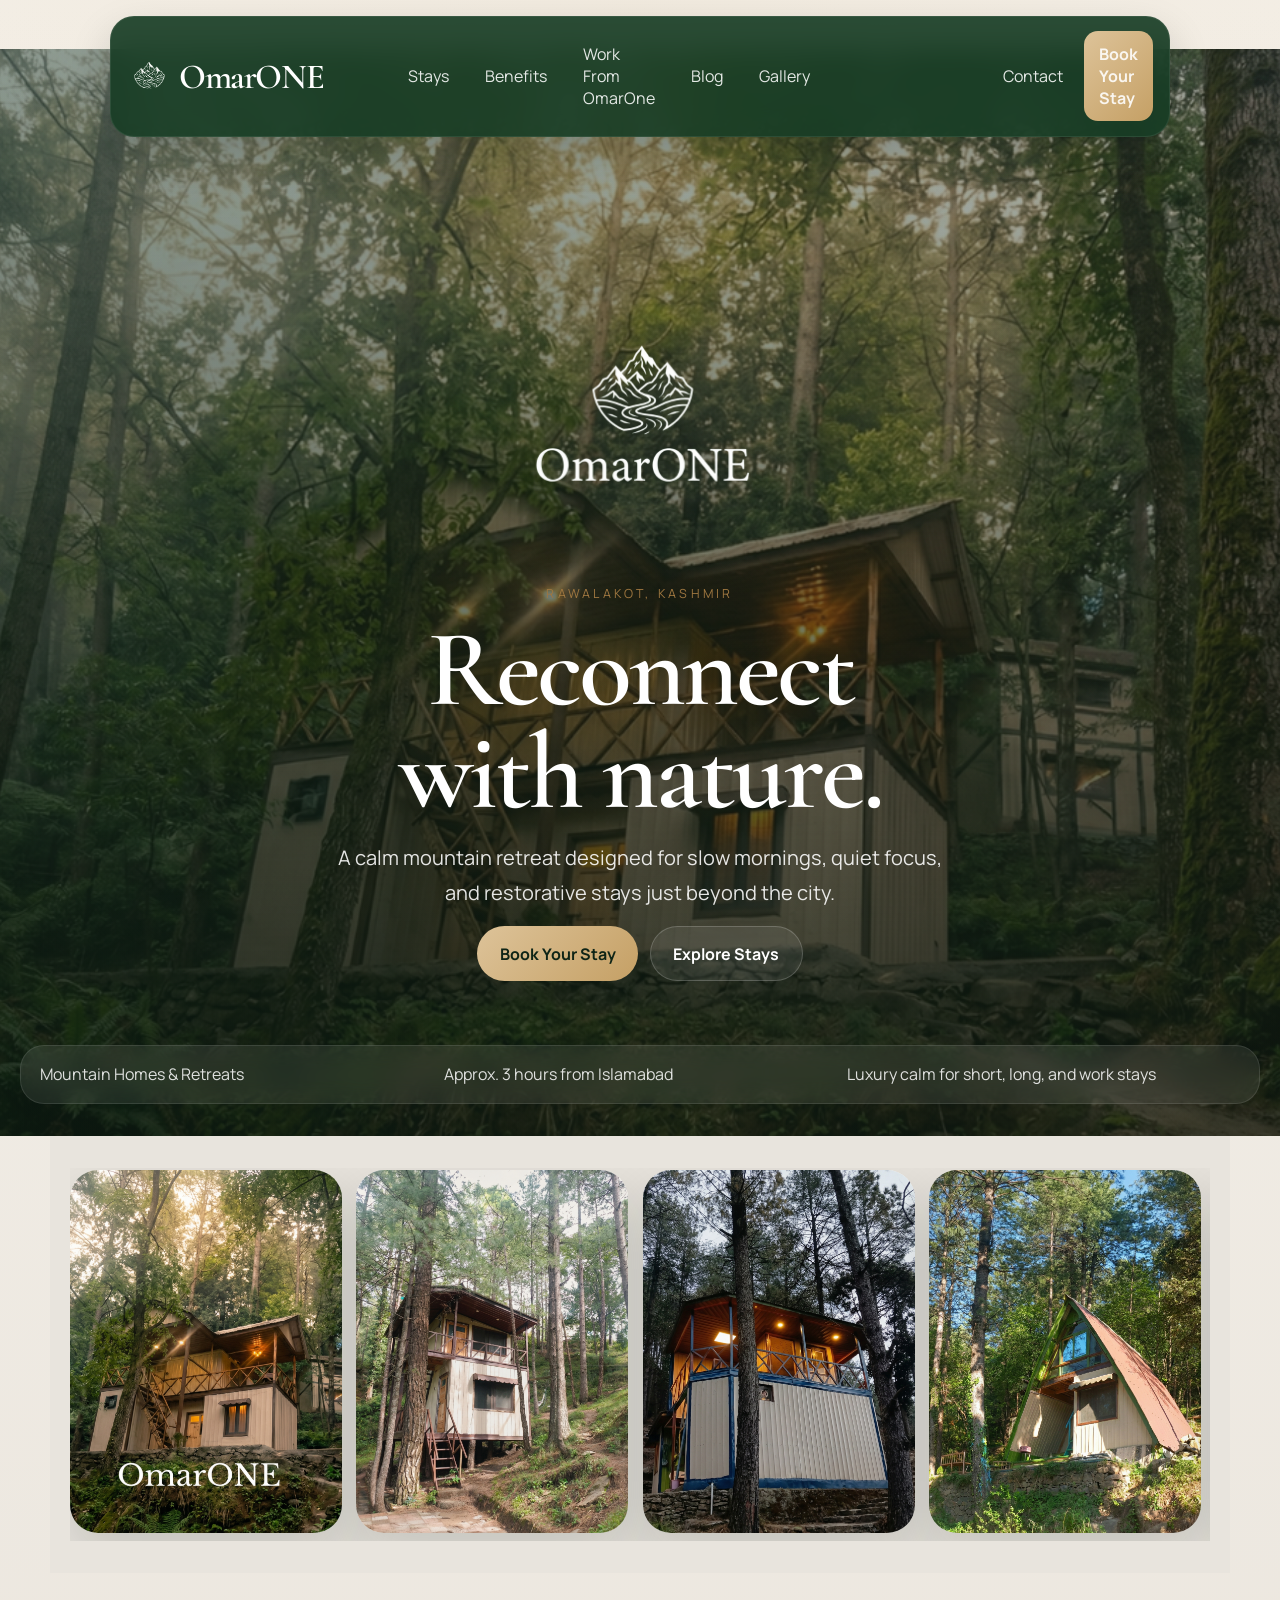
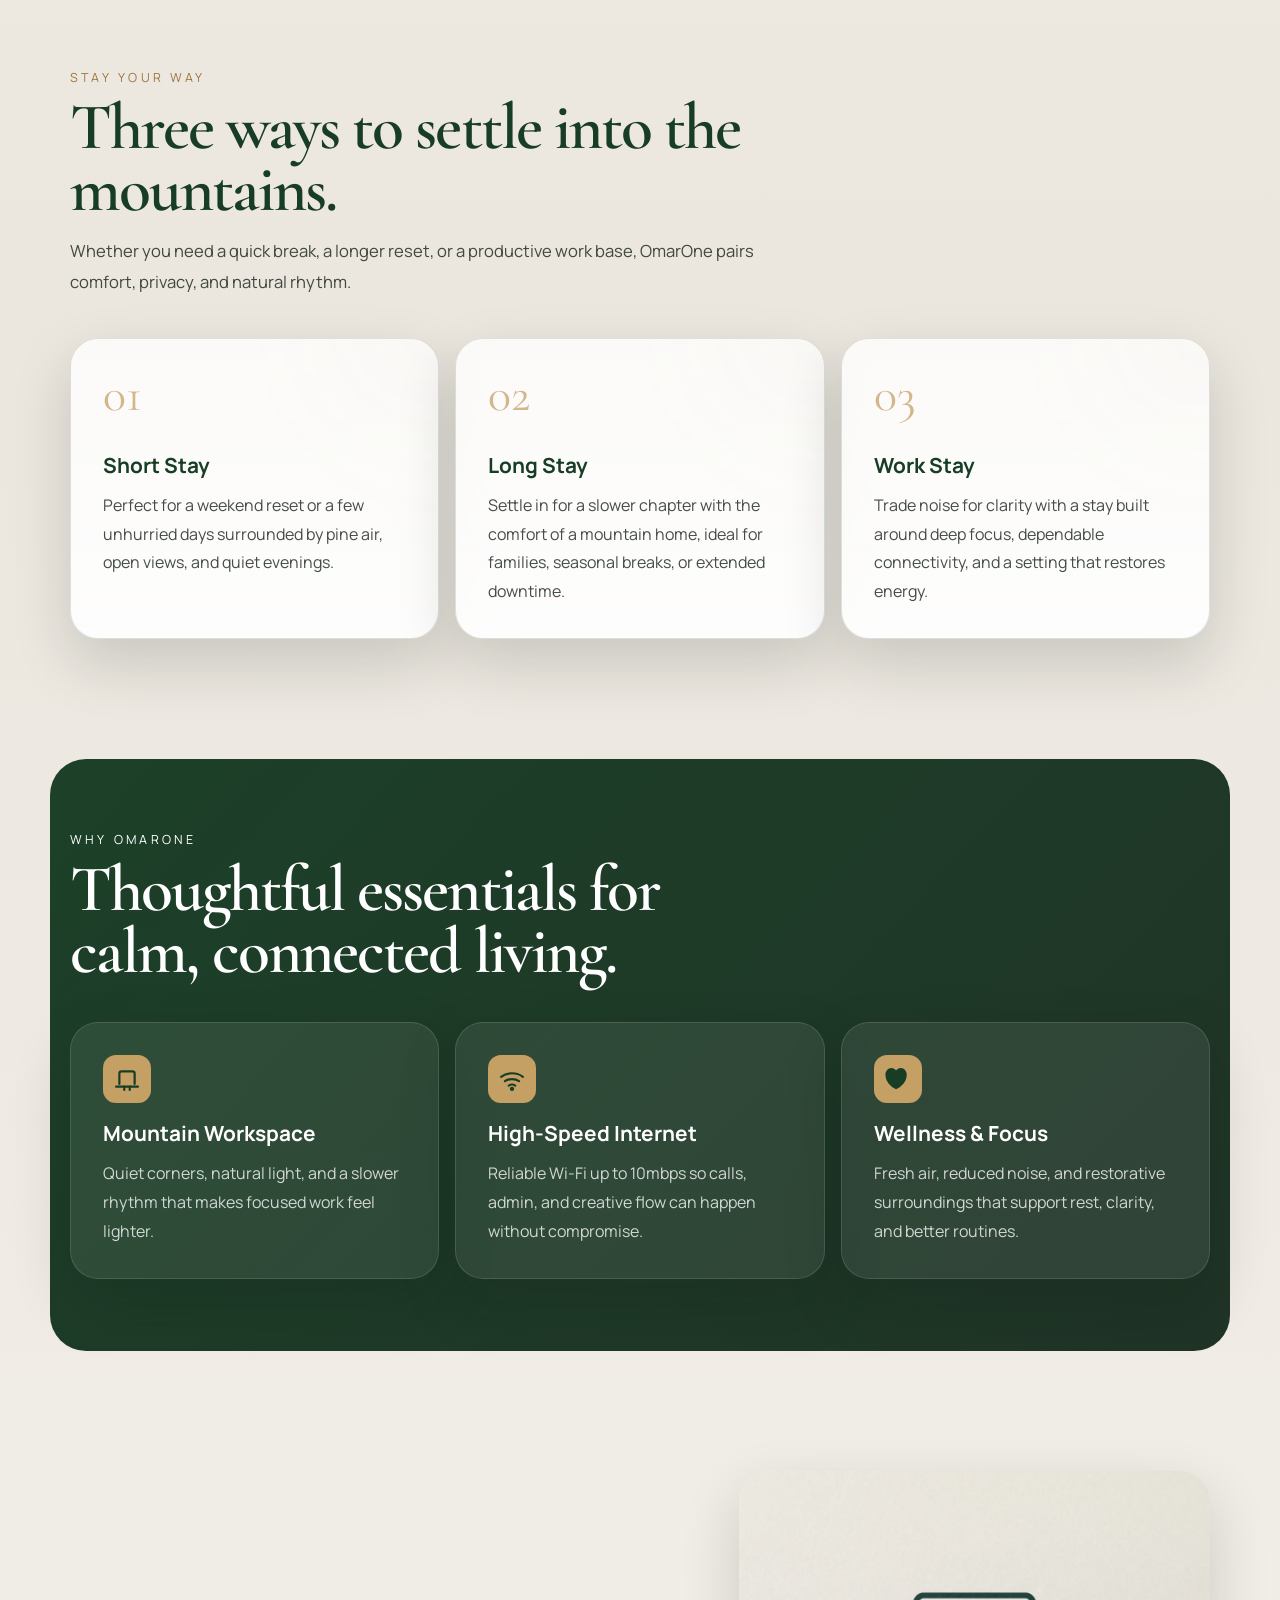
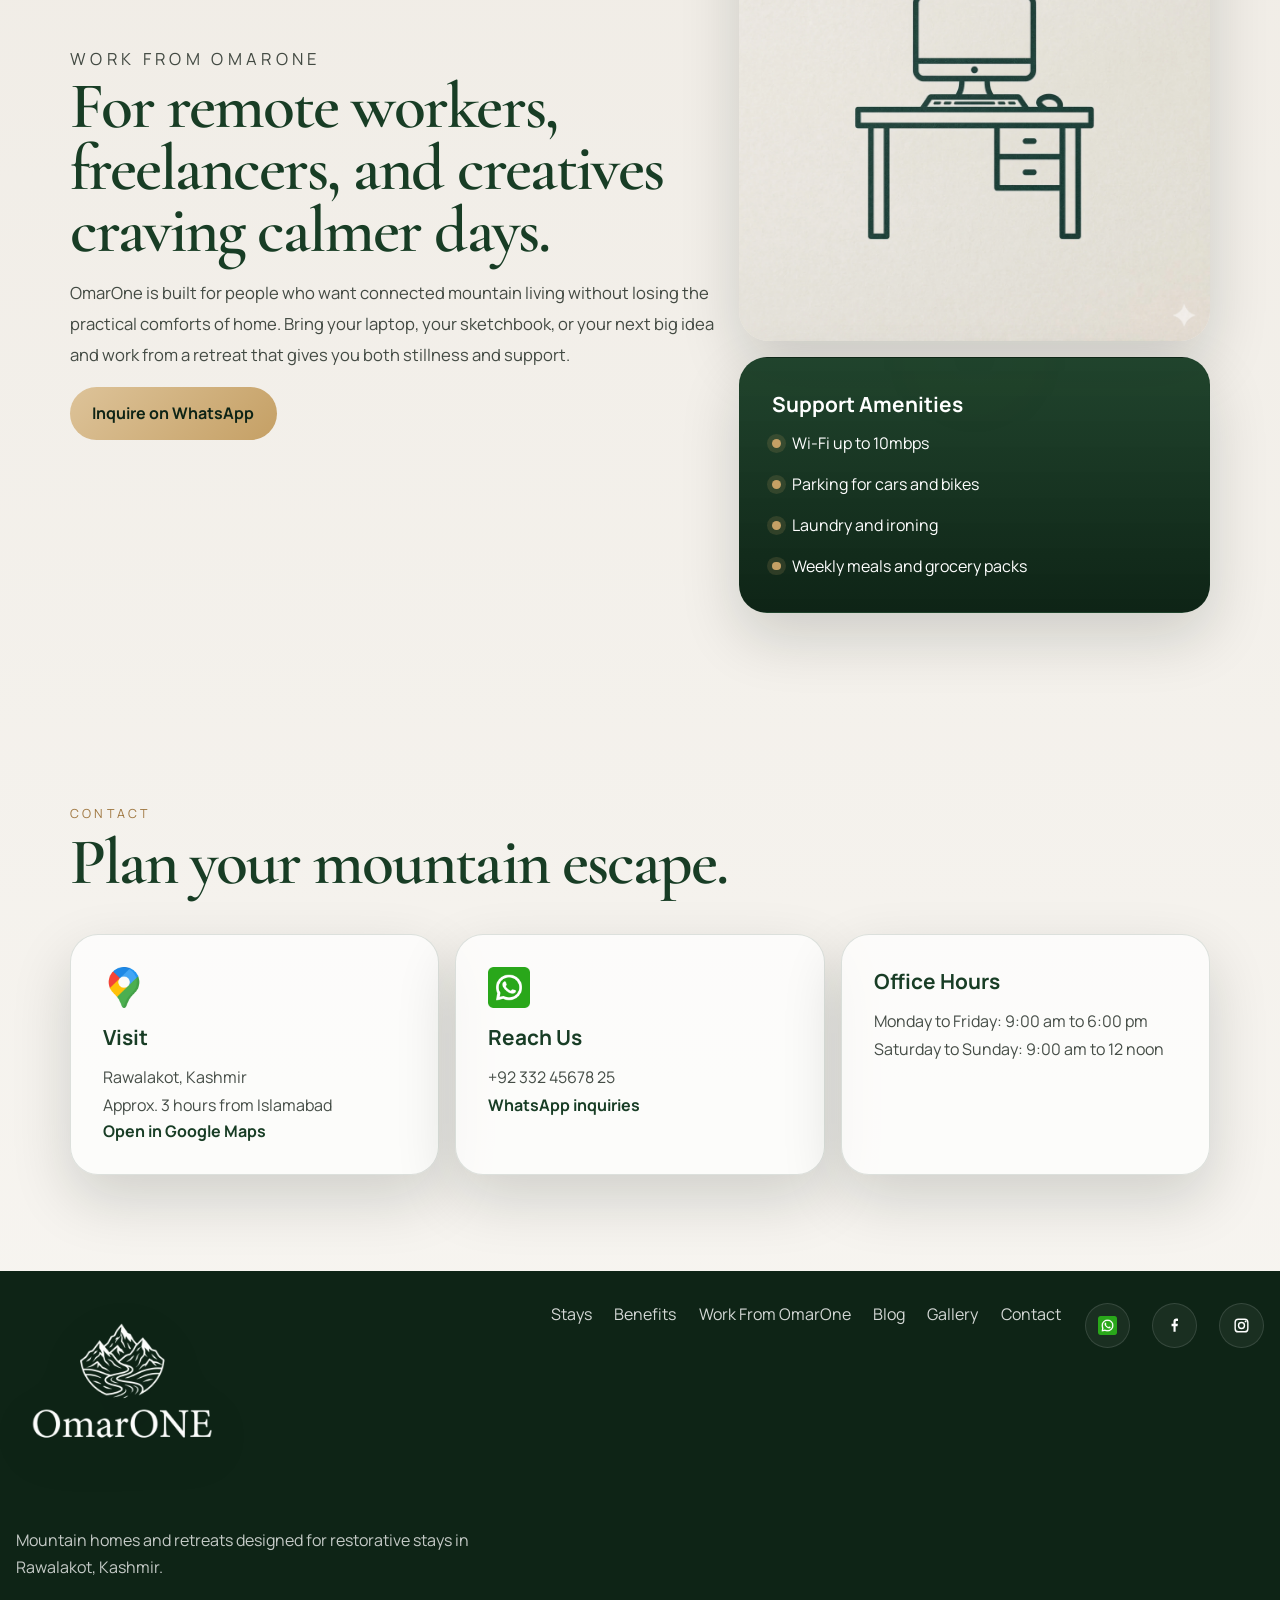
==== commit e8411994: "Add blog section and article pages" ====
--- a/index.html
+++ b/index.html
@@ -160,6 +160,7 @@
         <a href="#stays">Stays</a>
         <a href="#benefits">Benefits</a>
         <a href="#work-from-omarone">Work From OmarOne</a>
+        <a href="/blog/">Blog</a>
         <a class="nav-link-button" href="https://omaronemountainhomes.pixieset.com/" target="_blank" rel="noreferrer" data-meta-track="gallery-open">Gallery</a>
         <a href="#contact">Contact</a>
         <a class="nav-cta" href="https://wa.me/923324567825" target="_blank" rel="noreferrer" data-meta-track="whatsapp-click">Book Your Stay</a>
@@ -362,6 +363,7 @@
       <a href="#stays">Stays</a>
       <a href="#benefits">Benefits</a>
       <a href="#work-from-omarone">Work From OmarOne</a>
+      <a href="/blog/">Blog</a>
       <a class="footer-link-button" href="https://omaronemountainhomes.pixieset.com/" target="_blank" rel="noreferrer" data-meta-track="gallery-open">Gallery</a>
       <a href="#contact">Contact</a>
     </div>
--- a/styles.css
+++ b/styles.css
@@ -923,3 +923,190 @@
     transition-duration: 0.01ms !important;
   }
 }
+
+.blog-hero,
+.article-shell {
+  max-width: var(--max-width);
+  margin: 0 auto;
+  padding: 2rem 1rem 0;
+}
+
+.blog-hero__copy {
+  max-width: 52rem;
+  padding: 8rem 0 1.5rem;
+}
+
+.blog-hero__copy h1,
+.article-hero h1 {
+  margin: 0;
+  font-family: "Cormorant Garamond", serif;
+  font-size: clamp(3rem, 9vw, 5.3rem);
+  line-height: 0.95;
+  letter-spacing: -0.04em;
+  color: var(--forest);
+}
+
+.blog-hero__copy p:last-child,
+.article-lead {
+  margin: 1rem 0 0;
+  max-width: 44rem;
+  font-size: 1.08rem;
+  line-height: 1.85;
+  color: rgba(23, 32, 25, 0.8);
+}
+
+.section--blog-index {
+  padding-top: 2rem;
+}
+
+.blog-grid {
+  display: grid;
+  gap: 1rem;
+}
+
+.blog-card {
+  overflow: hidden;
+  border: 1px solid var(--border);
+  border-radius: 28px;
+  background: rgba(255, 255, 255, 0.74);
+  box-shadow: var(--shadow);
+}
+
+.blog-card__media img {
+  width: 100%;
+  aspect-ratio: 4 / 3;
+  object-fit: cover;
+}
+
+.blog-card__body {
+  display: grid;
+  gap: 0.85rem;
+  padding: 1.5rem;
+}
+
+.blog-card__meta {
+  margin: 0;
+  font-size: 0.8rem;
+  letter-spacing: 0.12em;
+  text-transform: uppercase;
+  color: rgba(24, 61, 37, 0.62);
+}
+
+.blog-card__body h3 {
+  margin: 0;
+  font-size: 1.35rem;
+  line-height: 1.35;
+  color: var(--forest);
+}
+
+.blog-card__body p:last-of-type {
+  margin: 0;
+  line-height: 1.8;
+  color: rgba(23, 32, 25, 0.8);
+}
+
+.breadcrumb {
+  display: flex;
+  flex-wrap: wrap;
+  gap: 0.45rem;
+  align-items: center;
+  padding-top: 7.6rem;
+  font-size: 0.95rem;
+  color: rgba(23, 32, 25, 0.64);
+}
+
+.article-hero {
+  display: grid;
+  gap: 1rem;
+  padding: 1rem 0 2rem;
+}
+
+.article-meta {
+  display: flex;
+  flex-wrap: wrap;
+  gap: 0.8rem 1.2rem;
+  font-size: 0.92rem;
+  color: rgba(23, 32, 25, 0.64);
+}
+
+.article-image {
+  margin: 0;
+  overflow: hidden;
+  border-radius: 32px;
+  box-shadow: var(--shadow);
+}
+
+.article-image img {
+  width: 100%;
+  max-height: 42rem;
+  object-fit: cover;
+}
+
+.article-prose {
+  max-width: 48rem;
+  display: grid;
+  gap: 1rem;
+  padding-bottom: 4rem;
+}
+
+.article-prose h2 {
+  margin: 1.2rem 0 0;
+  font-family: "Cormorant Garamond", serif;
+  font-size: clamp(2rem, 5vw, 3rem);
+  line-height: 1;
+  color: var(--forest);
+}
+
+.article-prose p,
+.article-prose li {
+  margin: 0;
+  font-size: 1.05rem;
+  line-height: 1.9;
+  color: rgba(23, 32, 25, 0.82);
+}
+
+.article-callout {
+  display: grid;
+  gap: 0.9rem;
+  padding: 1.6rem;
+  border: 1px solid var(--border);
+  border-radius: 28px;
+  background: rgba(255, 255, 255, 0.76);
+  box-shadow: var(--shadow);
+}
+
+.article-callout h2 {
+  margin-top: 0;
+}
+
+.article-links {
+  margin: 0;
+  padding-left: 1.25rem;
+  display: grid;
+  gap: 0.7rem;
+}
+
+@media (min-width: 720px) {
+  .blog-grid {
+    grid-template-columns: repeat(3, minmax(0, 1fr));
+  }
+
+  .blog-hero,
+  .article-shell {
+    padding-inline: 1.25rem;
+  }
+}
+
+@media (max-width: 719px) {
+  .blog-hero__copy {
+    padding-top: 7rem;
+  }
+
+  .article-shell {
+    padding-top: 0;
+  }
+
+  .breadcrumb {
+    padding-top: 6.6rem;
+  }
+}
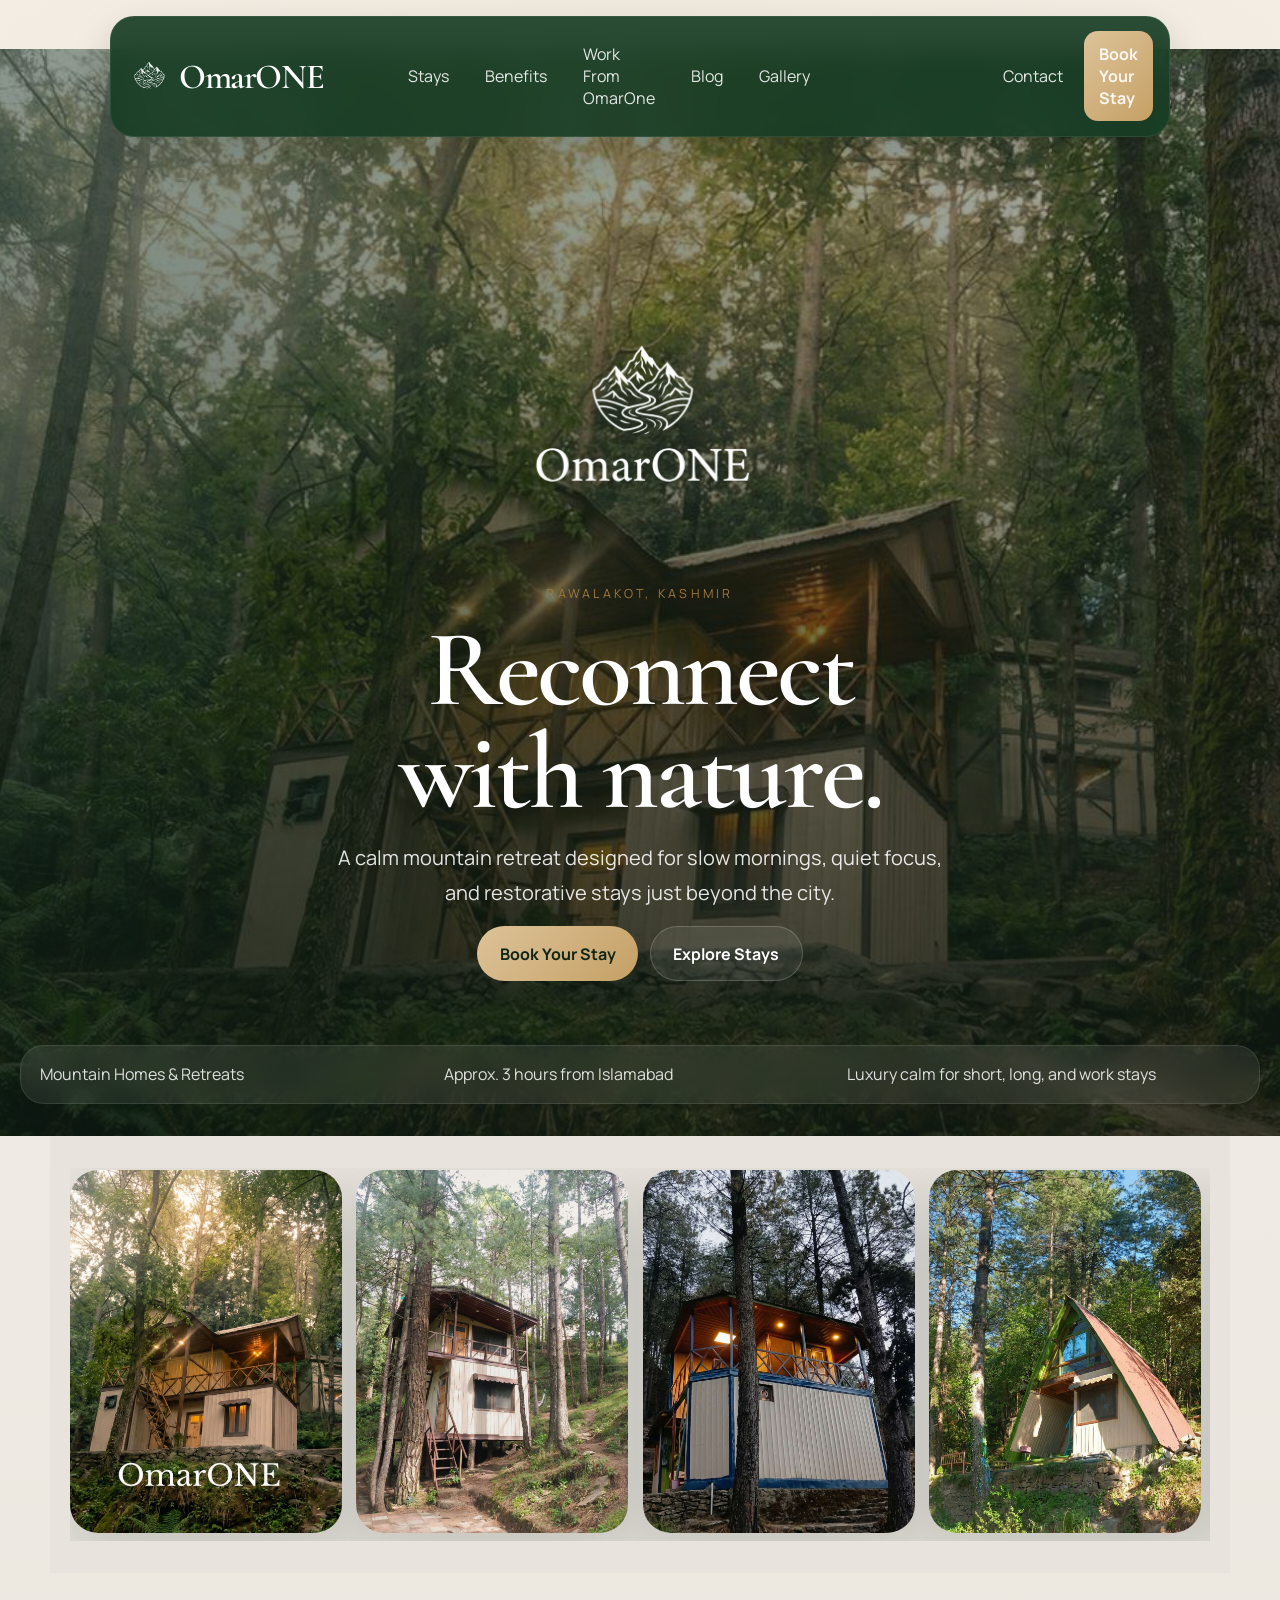
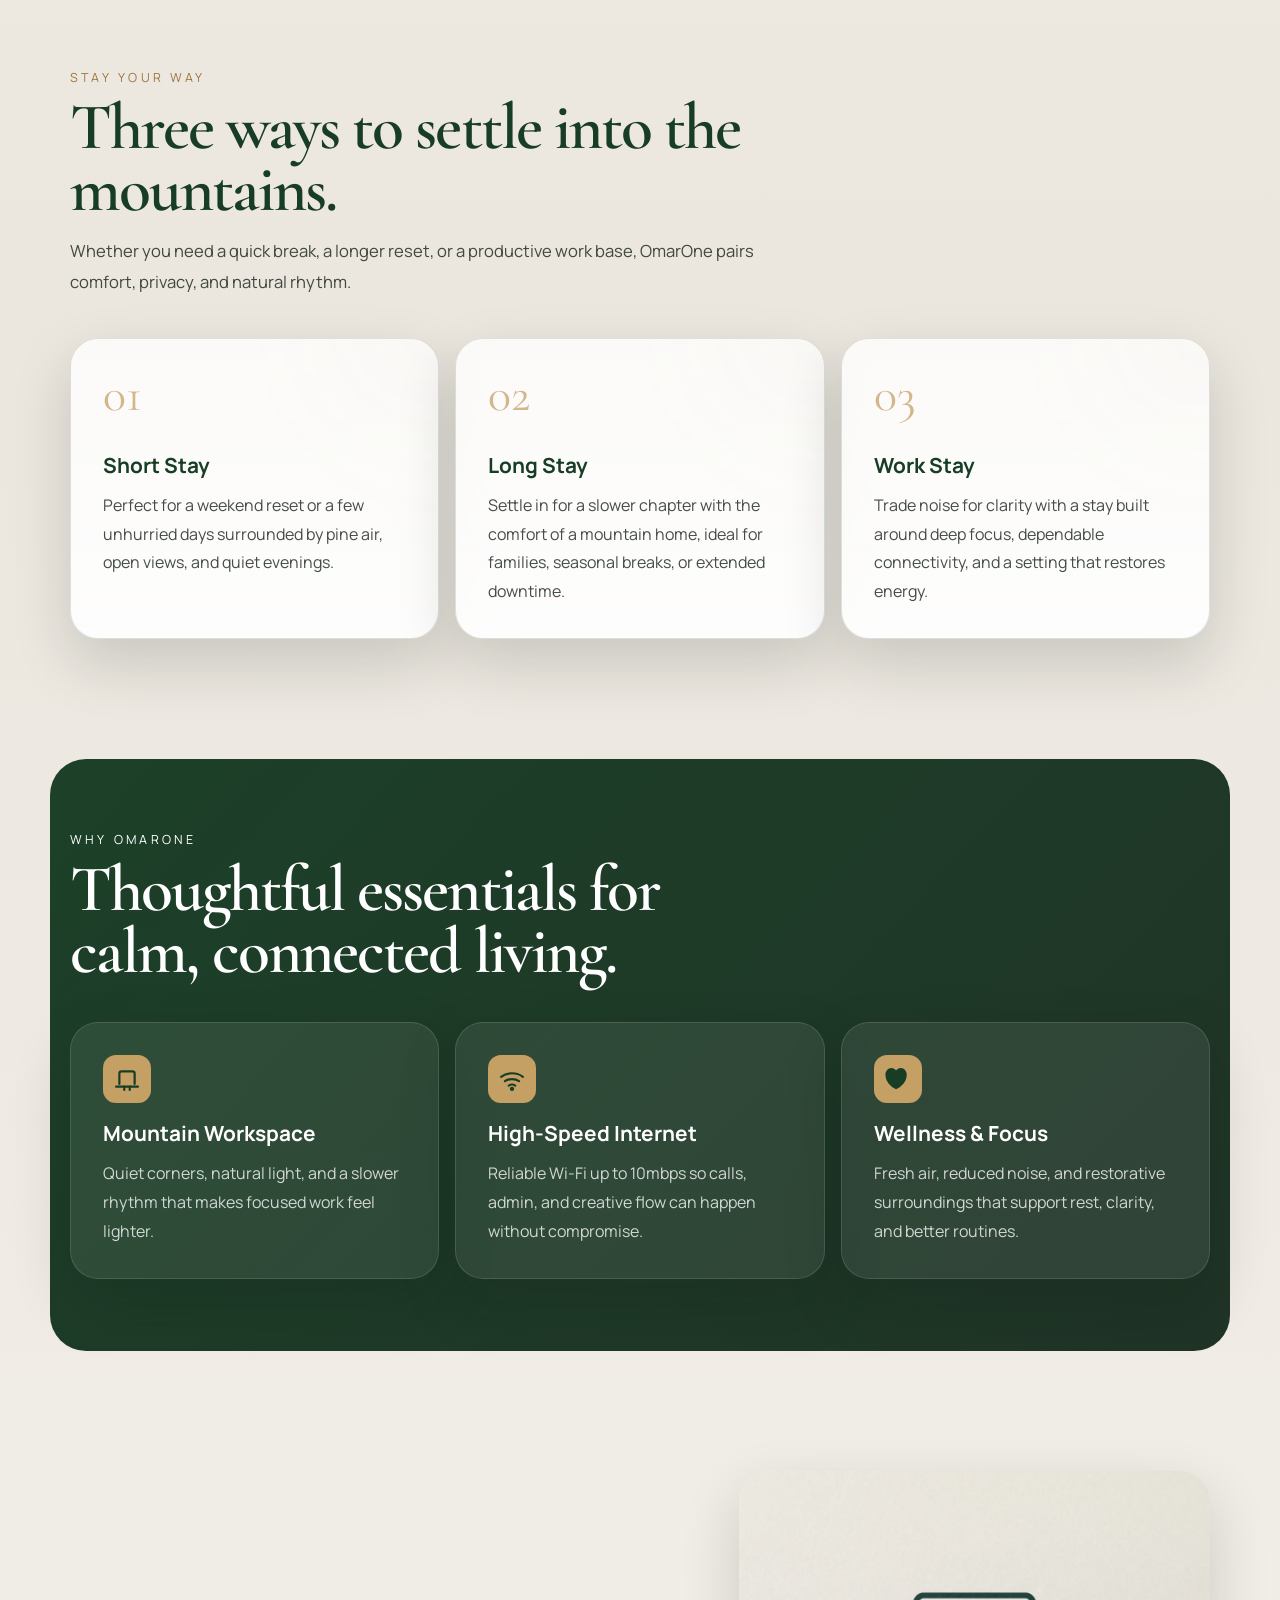
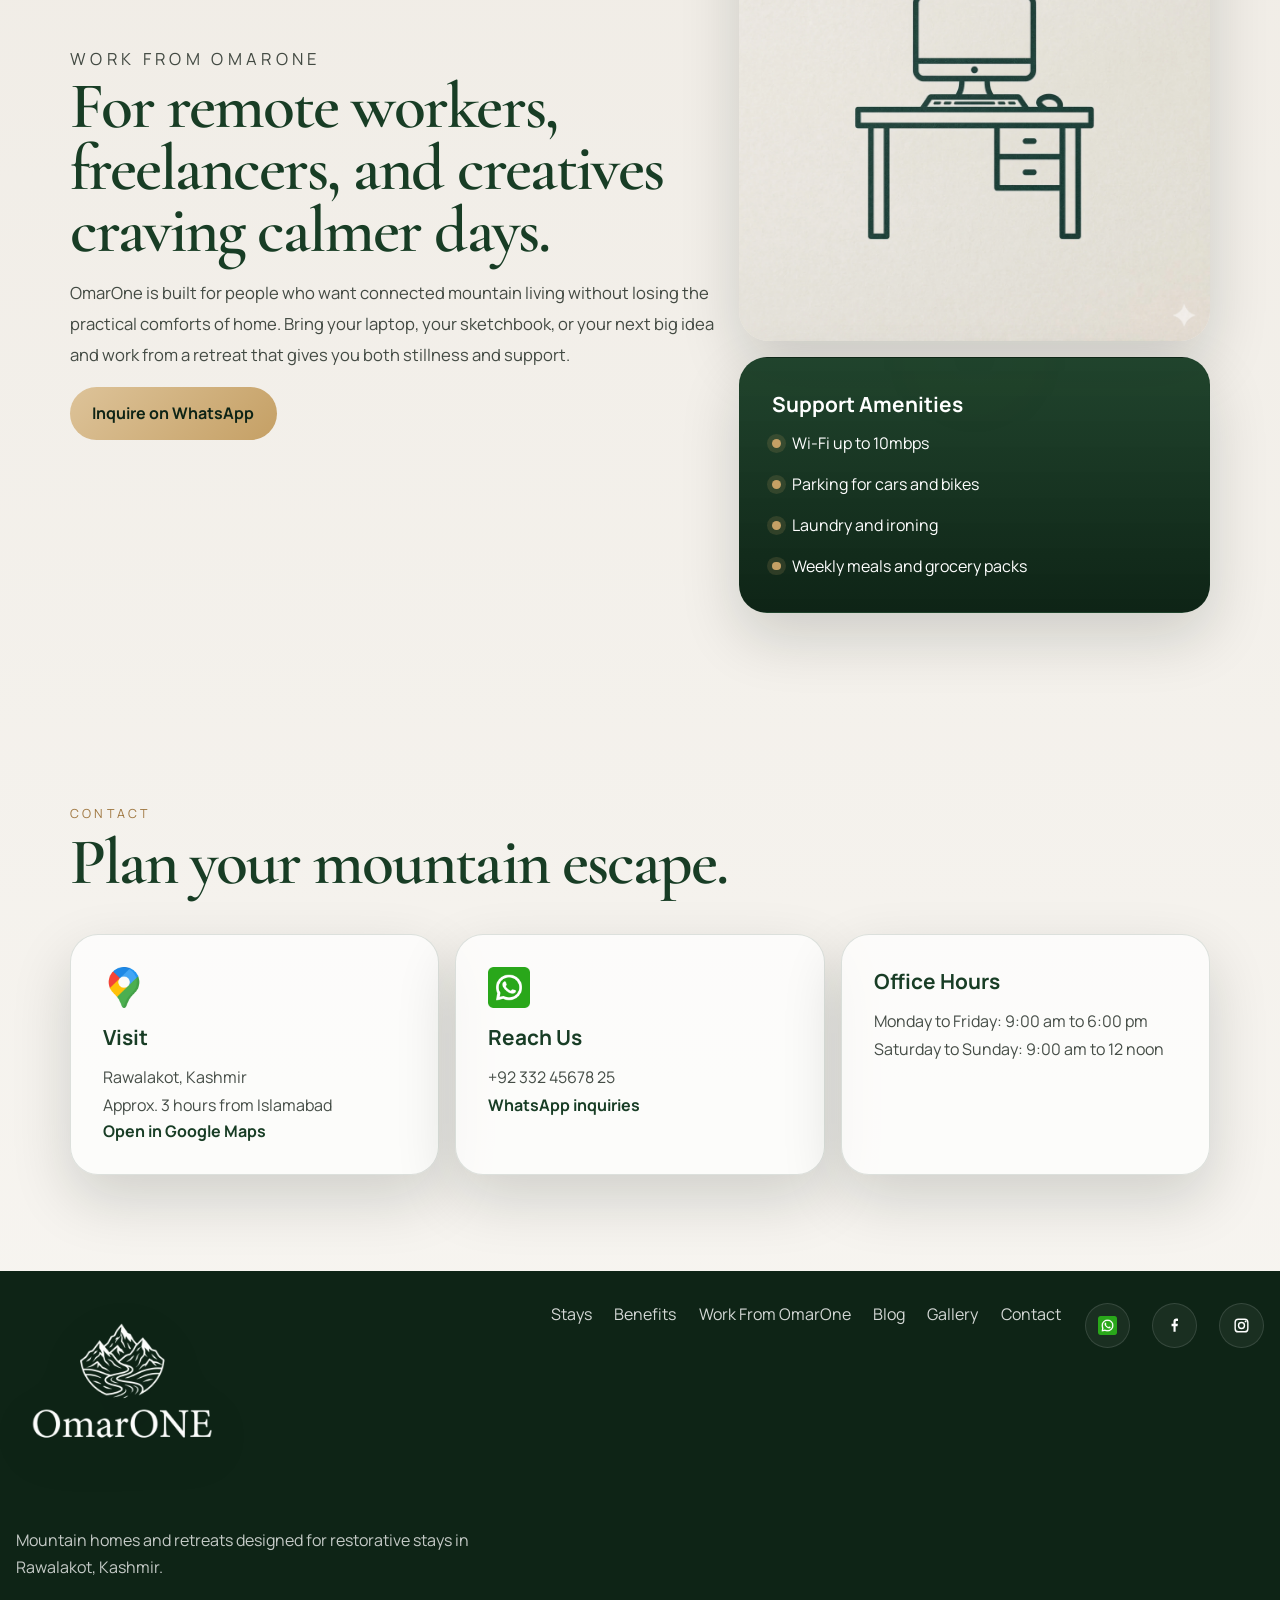
==== commit a9c1ce23: "Optimize homepage images for performance" ====
--- a/index.html
+++ b/index.html
@@ -12,6 +12,7 @@
   <meta name="robots" content="index, follow, max-image-preview:large, max-snippet:-1, max-video-preview:-1">
   <meta name="author" content="OmarOne Mountain Homes & Retreats">
   <meta name="theme-color" content="#183d25">
+  <meta name="google-site-verification" content="P5EoCuIVaiRfA7K7hrqLCVPdj7vChwjKx9DqVXIyz_s">
   <meta property="og:site_name" content="OmarOne Mountain Homes & Retreats">
   <meta property="og:type" content="website">
   <meta property="og:locale" content="en_PK">
@@ -25,6 +26,7 @@
   <meta name="twitter:description" content="Premium mountain stays, restorative escapes, and work-from-mountains retreats in Rawalakot, Kashmir.">
   <meta name="twitter:image" content="https://www.omarone.com/assets/main%20banner.png">
   <link rel="icon" href="assets/just icon.png">
+  <link rel="preload" as="image" href="assets/optimized/main-banner.jpg" fetchpriority="high">
   <script async src="https://www.googletagmanager.com/gtag/js?id=AW-18018932946"></script>
   <script>
     window.dataLayer = window.dataLayer || [];
@@ -195,25 +197,25 @@
     <section class="hero-gallery" aria-label="OmarOne stay previews">
       <div class="hero-gallery__track">
         <figure class="hero-gallery__item">
-          <img src="assets/website listing images/3,4/Untitled design/1.png" alt="Luxury OmarOne cabin surrounded by pine trees in Rawalakot" loading="lazy" decoding="async">
-        </figure>
-        <figure class="hero-gallery__item">
-          <img src="assets/website listing images/3,4/Untitled design/2.png" alt="Forest cabin exterior at OmarOne mountain retreat" loading="lazy" decoding="async">
-        </figure>
-        <figure class="hero-gallery__item">
-          <img src="assets/website listing images/3,4/Untitled design/3.png" alt="Illuminated OmarOne cabin in the woods at dusk" loading="lazy" decoding="async">
-        </figure>
-        <figure class="hero-gallery__item">
-          <img src="assets/website listing images/3,4/Untitled design/4.png" alt="A-frame cabin stay at OmarOne in Kashmir" loading="lazy" decoding="async">
-        </figure>
-        <figure class="hero-gallery__item">
-          <img src="assets/website listing images/3,4/Untitled design/5.png" alt="Mountain-side retreat cabin at OmarOne with valley views" loading="lazy" decoding="async">
-        </figure>
-        <figure class="hero-gallery__item">
-          <img src="assets/website listing images/3,4/Untitled design/6.png" alt="OmarOne cabin with outdoor courtyard and open space" loading="lazy" decoding="async">
-        </figure>
-        <figure class="hero-gallery__item">
-          <img src="assets/website listing images/3,4/Untitled design/7.png" alt="Forest setting around OmarOne mountain homes from above" loading="lazy" decoding="async">
+          <img src="assets/optimized/listing-1.jpg" alt="Luxury OmarOne cabin surrounded by pine trees in Rawalakot" loading="lazy" decoding="async">
+        </figure>
+        <figure class="hero-gallery__item">
+          <img src="assets/optimized/listing-2.jpg" alt="Forest cabin exterior at OmarOne mountain retreat" loading="lazy" decoding="async">
+        </figure>
+        <figure class="hero-gallery__item">
+          <img src="assets/optimized/listing-3.jpg" alt="Illuminated OmarOne cabin in the woods at dusk" loading="lazy" decoding="async">
+        </figure>
+        <figure class="hero-gallery__item">
+          <img src="assets/optimized/listing-4.jpg" alt="A-frame cabin stay at OmarOne in Kashmir" loading="lazy" decoding="async">
+        </figure>
+        <figure class="hero-gallery__item">
+          <img src="assets/optimized/listing-5.jpg" alt="Mountain-side retreat cabin at OmarOne with valley views" loading="lazy" decoding="async">
+        </figure>
+        <figure class="hero-gallery__item">
+          <img src="assets/optimized/listing-6.jpg" alt="OmarOne cabin with outdoor courtyard and open space" loading="lazy" decoding="async">
+        </figure>
+        <figure class="hero-gallery__item">
+          <img src="assets/optimized/listing-7.jpg" alt="Forest setting around OmarOne mountain homes from above" loading="lazy" decoding="async">
         </figure>
       </div>
     </section>
--- a/styles.css
+++ b/styles.css
@@ -248,7 +248,7 @@
   background:
     linear-gradient(180deg, rgba(10, 24, 16, 0.2) 0%, rgba(10, 24, 16, 0.68) 84%),
     linear-gradient(120deg, rgba(24, 61, 37, 0.35), rgba(197, 160, 101, 0.1)),
-    url("assets/main banner.png") center center / cover no-repeat;
+    url("assets/optimized/main-banner.jpg") center center / cover no-repeat;
 }
 
 .hero__content,
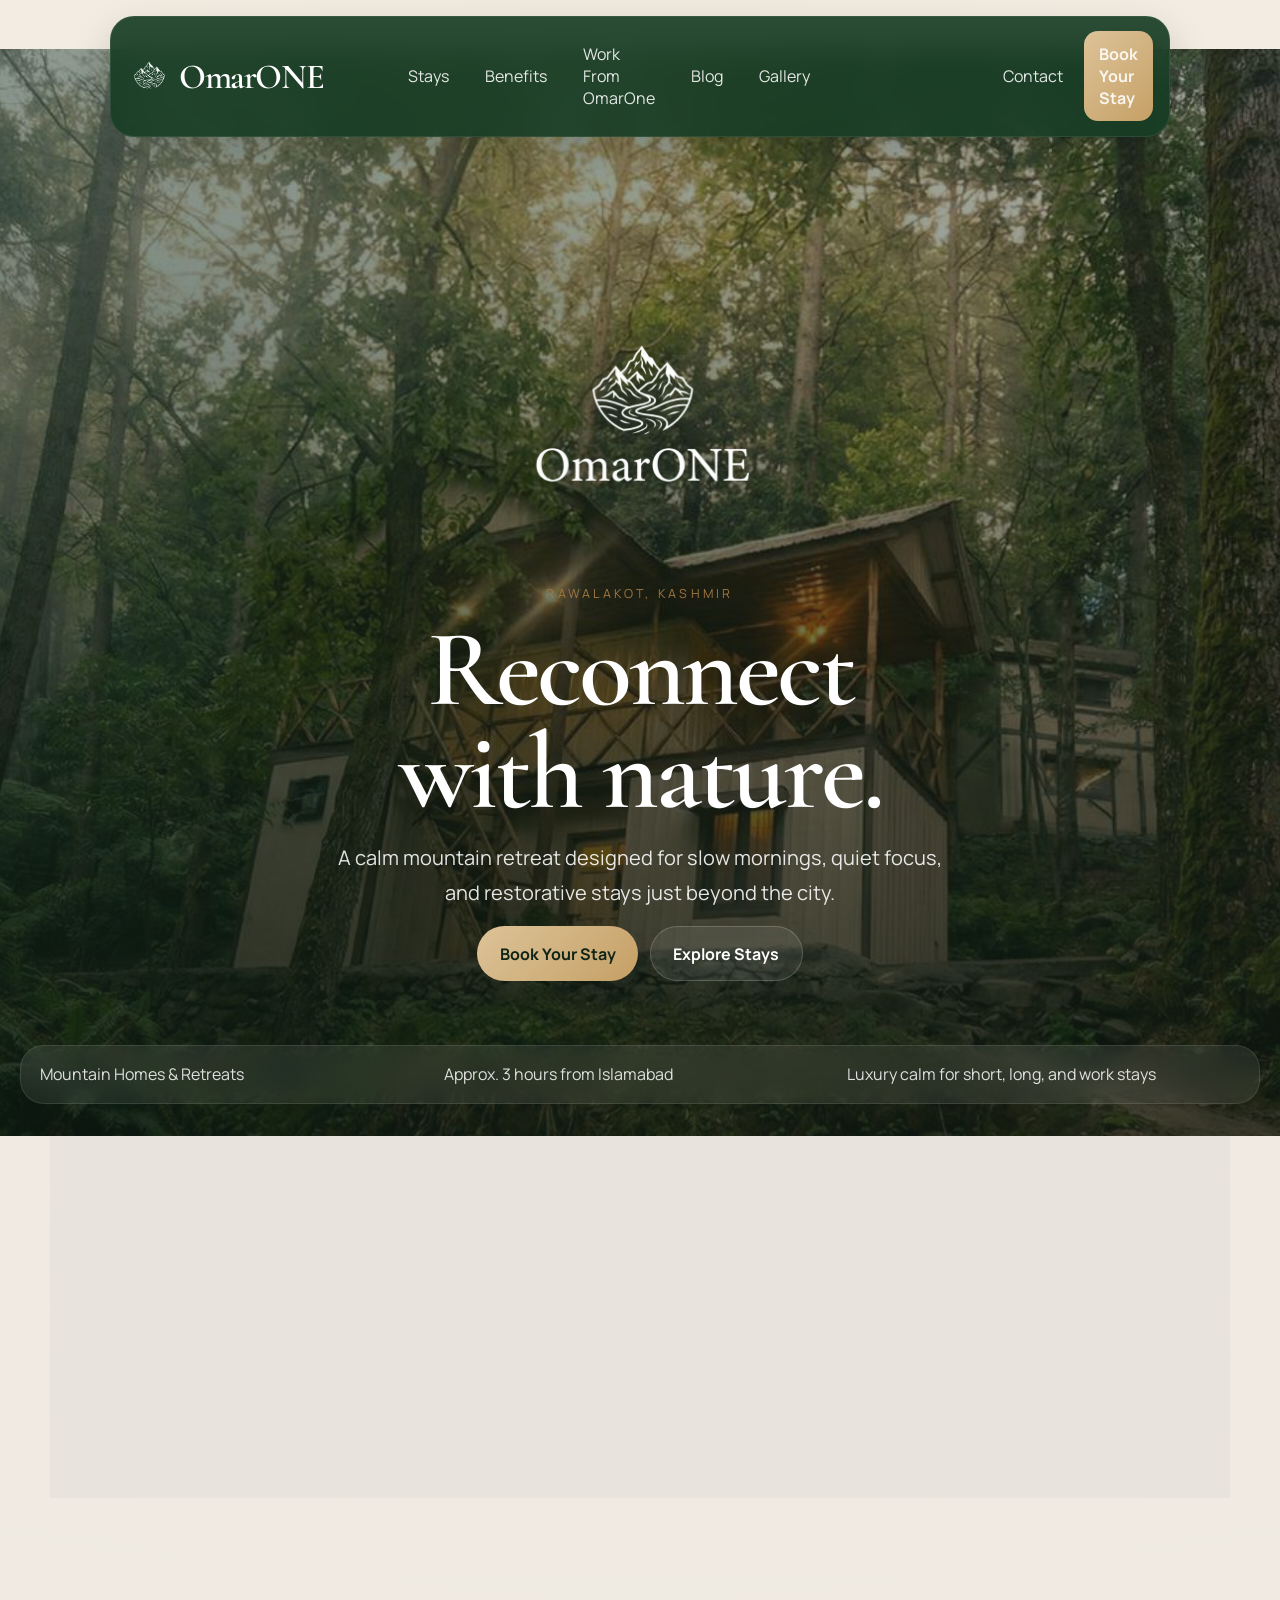
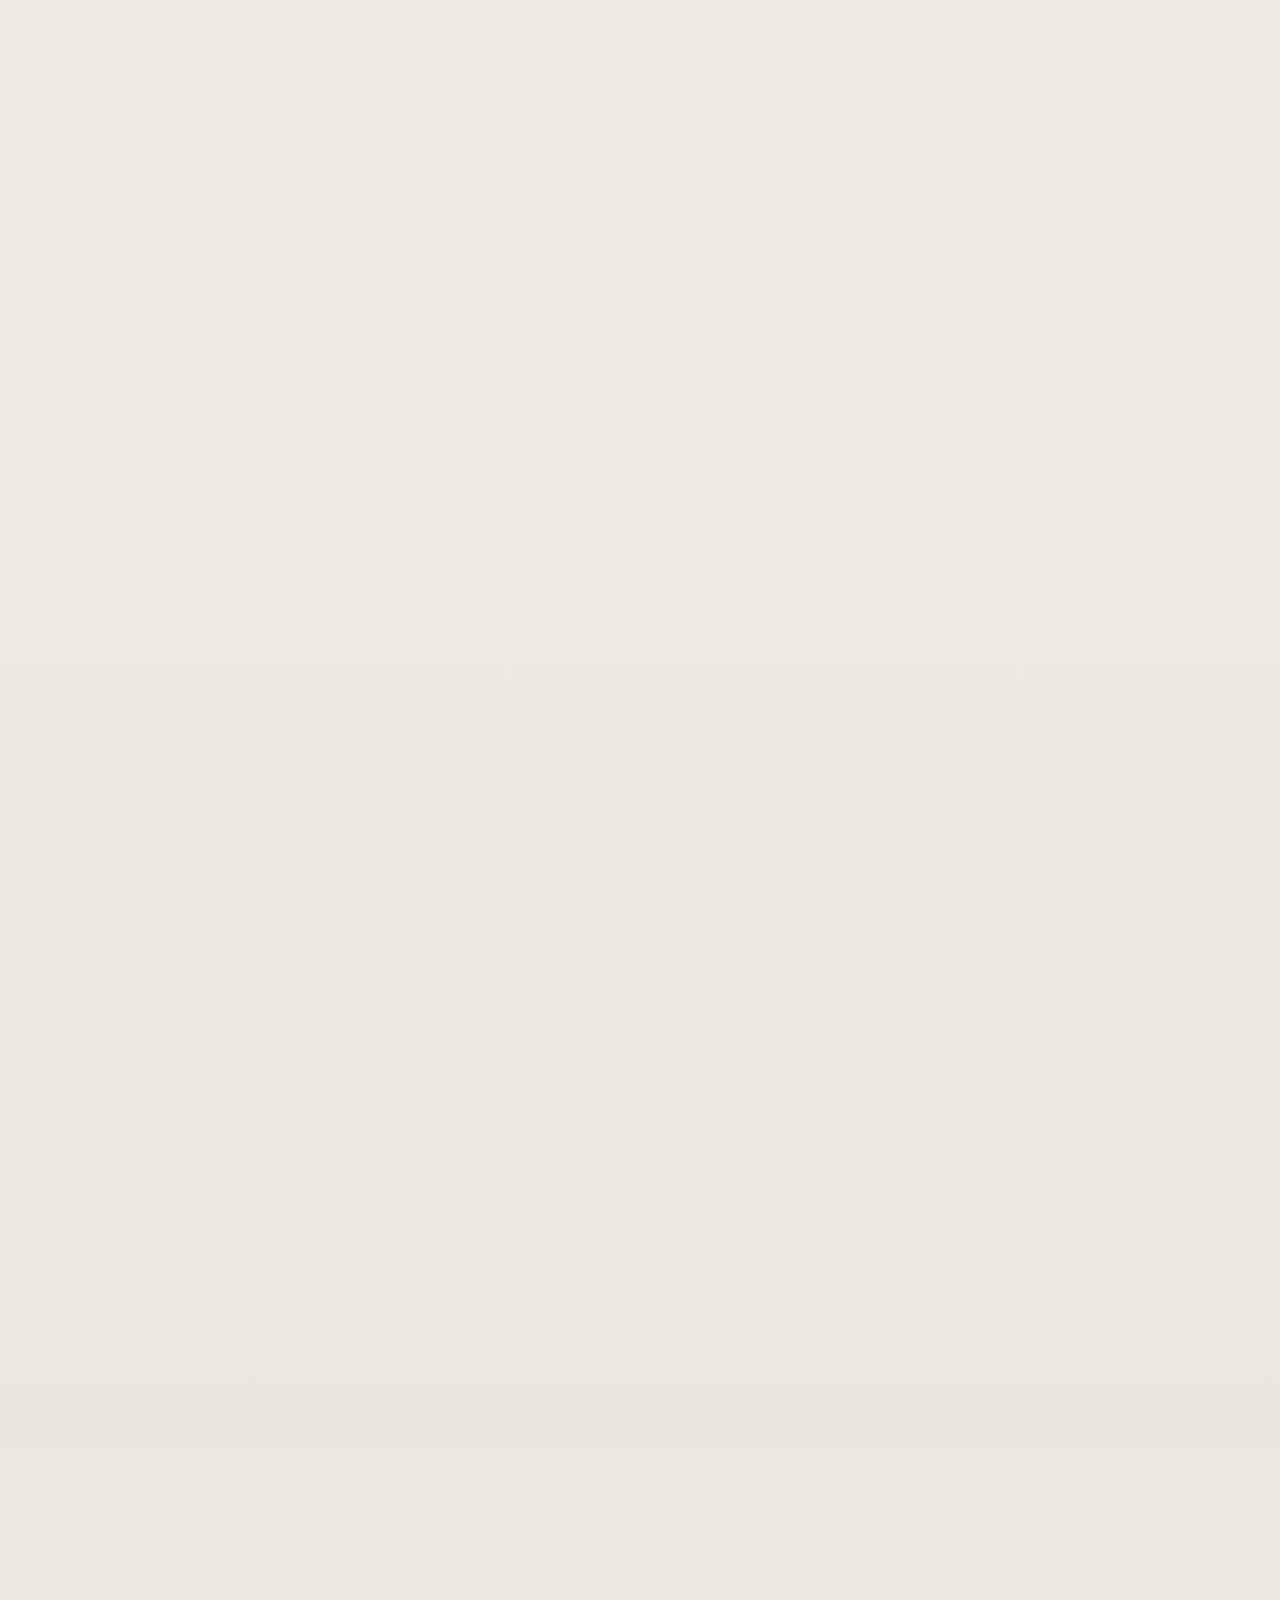
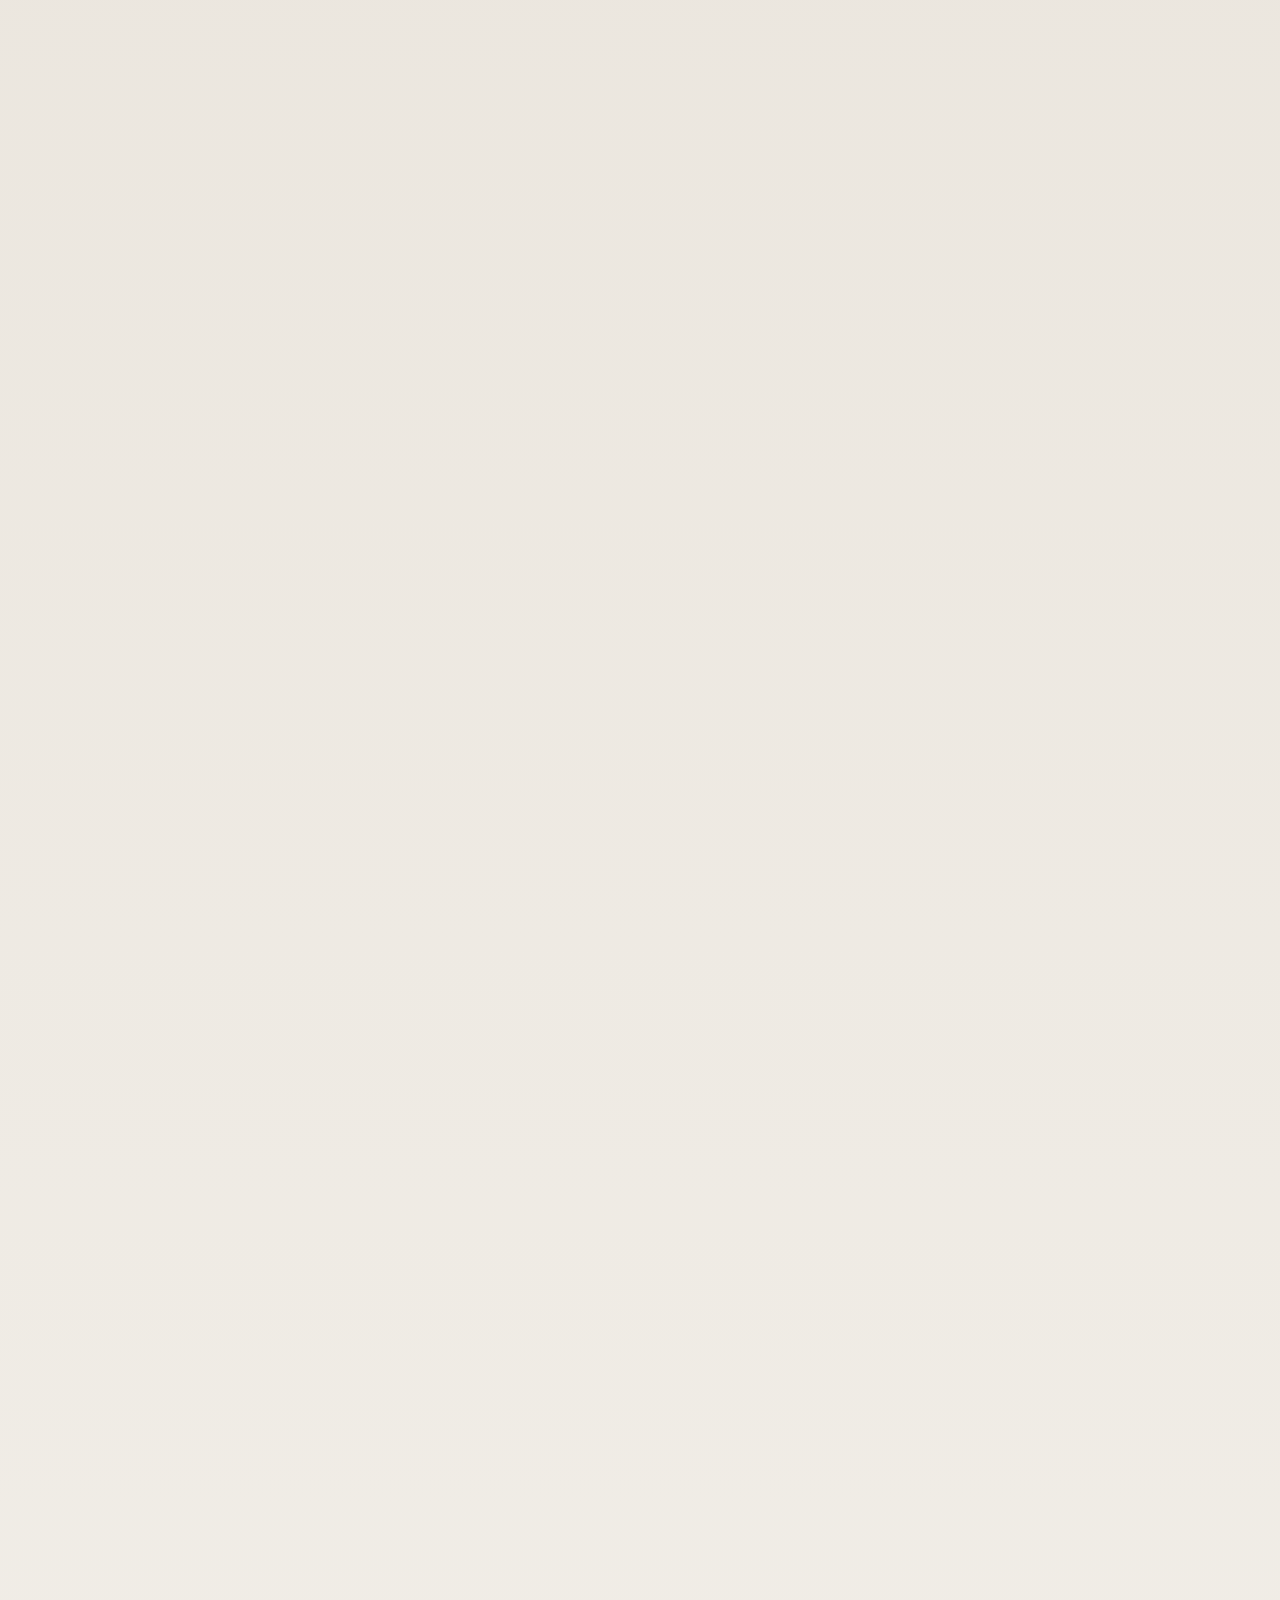
==== commit 46659e4a: "Improve mobile homepage performance" ====
--- a/index.html
+++ b/index.html
@@ -197,25 +197,25 @@
     <section class="hero-gallery" aria-label="OmarOne stay previews">
       <div class="hero-gallery__track">
         <figure class="hero-gallery__item">
-          <img src="assets/optimized/listing-1.jpg" alt="Luxury OmarOne cabin surrounded by pine trees in Rawalakot" loading="lazy" decoding="async">
-        </figure>
-        <figure class="hero-gallery__item">
-          <img src="assets/optimized/listing-2.jpg" alt="Forest cabin exterior at OmarOne mountain retreat" loading="lazy" decoding="async">
-        </figure>
-        <figure class="hero-gallery__item">
-          <img src="assets/optimized/listing-3.jpg" alt="Illuminated OmarOne cabin in the woods at dusk" loading="lazy" decoding="async">
-        </figure>
-        <figure class="hero-gallery__item">
-          <img src="assets/optimized/listing-4.jpg" alt="A-frame cabin stay at OmarOne in Kashmir" loading="lazy" decoding="async">
-        </figure>
-        <figure class="hero-gallery__item">
-          <img src="assets/optimized/listing-5.jpg" alt="Mountain-side retreat cabin at OmarOne with valley views" loading="lazy" decoding="async">
-        </figure>
-        <figure class="hero-gallery__item">
-          <img src="assets/optimized/listing-6.jpg" alt="OmarOne cabin with outdoor courtyard and open space" loading="lazy" decoding="async">
-        </figure>
-        <figure class="hero-gallery__item">
-          <img src="assets/optimized/listing-7.jpg" alt="Forest setting around OmarOne mountain homes from above" loading="lazy" decoding="async">
+          <img src="assets/optimized/listing-1.jpg" alt="Luxury OmarOne cabin surrounded by pine trees in Rawalakot" loading="lazy" decoding="async" fetchpriority="low">
+        </figure>
+        <figure class="hero-gallery__item">
+          <img src="assets/optimized/listing-2.jpg" alt="Forest cabin exterior at OmarOne mountain retreat" loading="lazy" decoding="async" fetchpriority="low">
+        </figure>
+        <figure class="hero-gallery__item">
+          <img src="assets/optimized/listing-3.jpg" alt="Illuminated OmarOne cabin in the woods at dusk" loading="lazy" decoding="async" fetchpriority="low">
+        </figure>
+        <figure class="hero-gallery__item">
+          <img src="assets/optimized/listing-4.jpg" alt="A-frame cabin stay at OmarOne in Kashmir" loading="lazy" decoding="async" fetchpriority="low">
+        </figure>
+        <figure class="hero-gallery__item">
+          <img src="assets/optimized/listing-5.jpg" alt="Mountain-side retreat cabin at OmarOne with valley views" loading="lazy" decoding="async" fetchpriority="low">
+        </figure>
+        <figure class="hero-gallery__item">
+          <img src="assets/optimized/listing-6.jpg" alt="OmarOne cabin with outdoor courtyard and open space" loading="lazy" decoding="async" fetchpriority="low">
+        </figure>
+        <figure class="hero-gallery__item">
+          <img src="assets/optimized/listing-7.jpg" alt="Forest setting around OmarOne mountain homes from above" loading="lazy" decoding="async" fetchpriority="low">
         </figure>
       </div>
     </section>
--- a/styles.css
+++ b/styles.css
@@ -376,6 +376,13 @@
   padding: 4.5rem 1rem;
 }
 
+.hero-gallery,
+.section,
+.site-footer {
+  content-visibility: auto;
+  contain-intrinsic-size: 1px 900px;
+}
+
 .section-heading {
   max-width: 44rem;
   margin-bottom: 2.5rem;
@@ -853,11 +860,14 @@
   }
 
   .hero {
-    min-height: 44rem;
+    min-height: 40rem;
   }
 
   .hero__backdrop {
-    background-position: 60% center;
+    background:
+      linear-gradient(180deg, rgba(10, 24, 16, 0.2) 0%, rgba(10, 24, 16, 0.68) 84%),
+      linear-gradient(120deg, rgba(24, 61, 37, 0.35), rgba(197, 160, 101, 0.1)),
+      url("assets/optimized/main-banner-mobile.jpg") 60% center / cover no-repeat;
   }
 
   .hero-gallery {
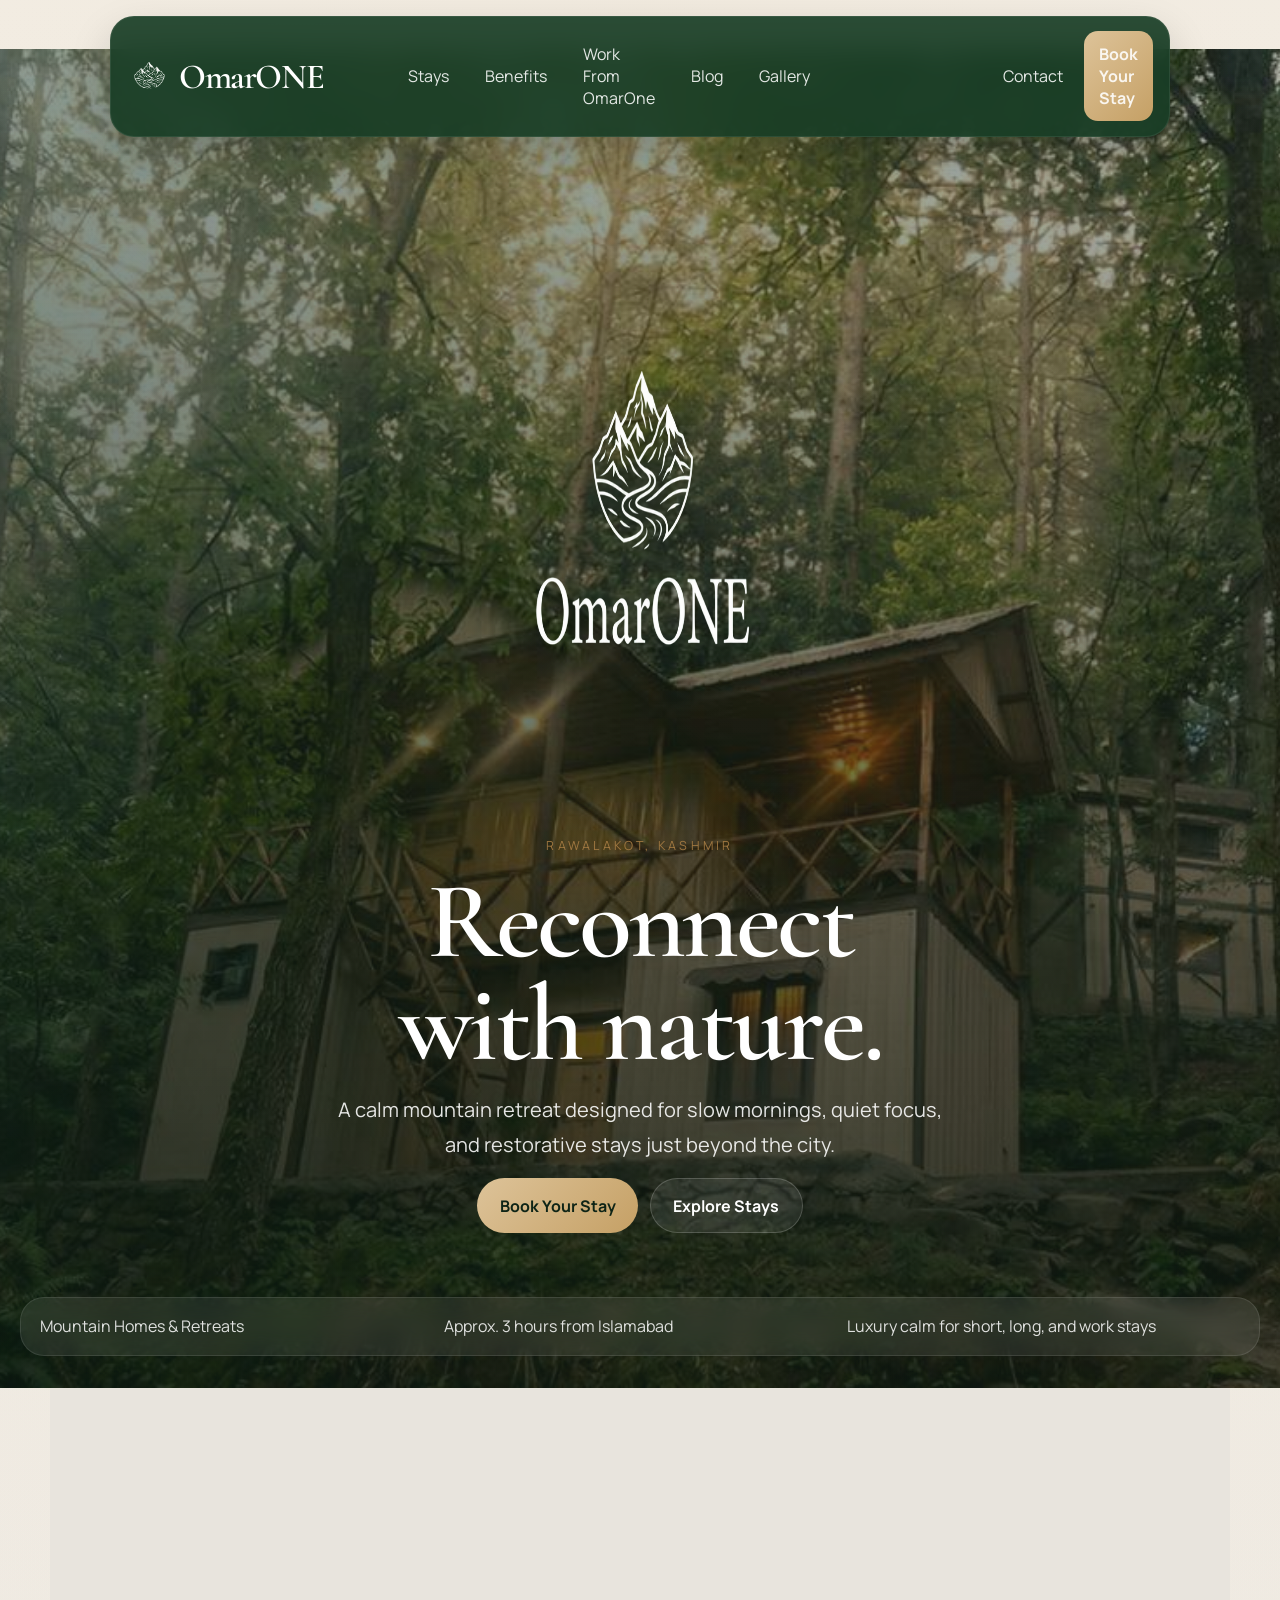
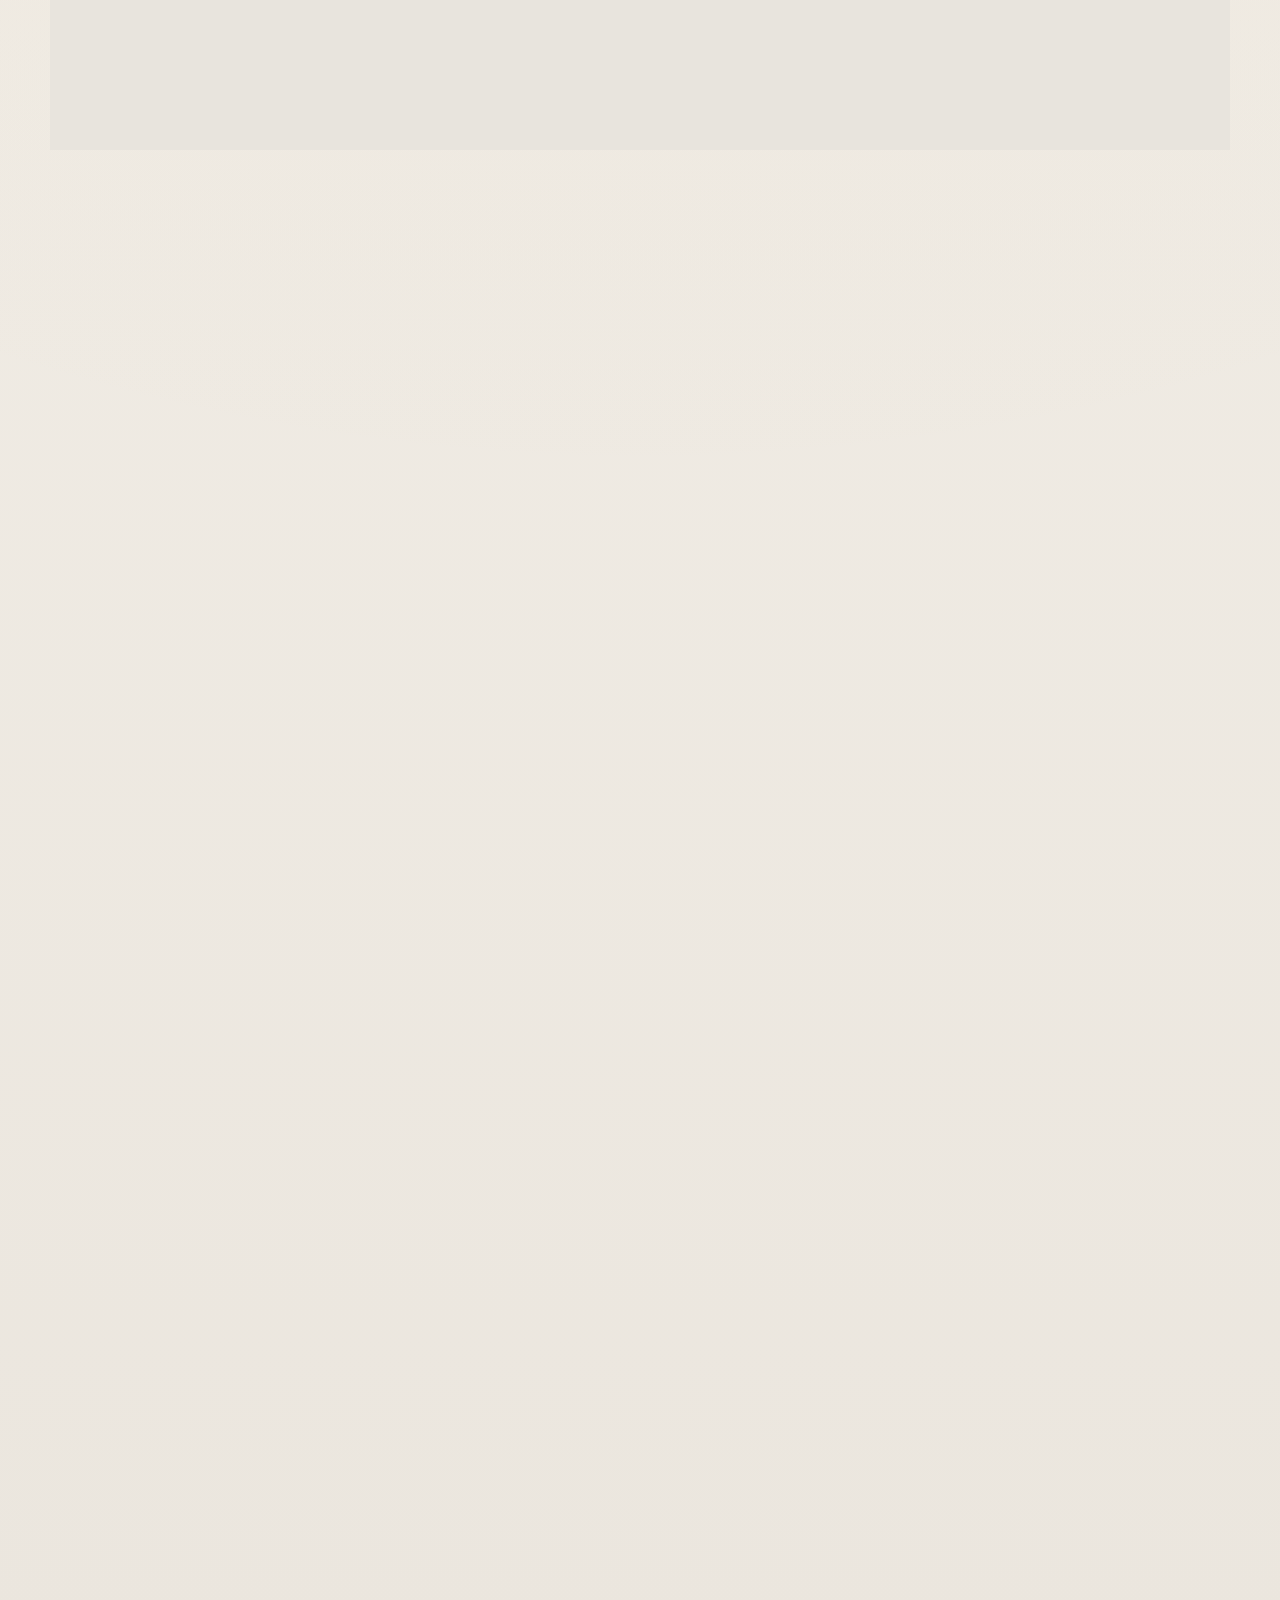
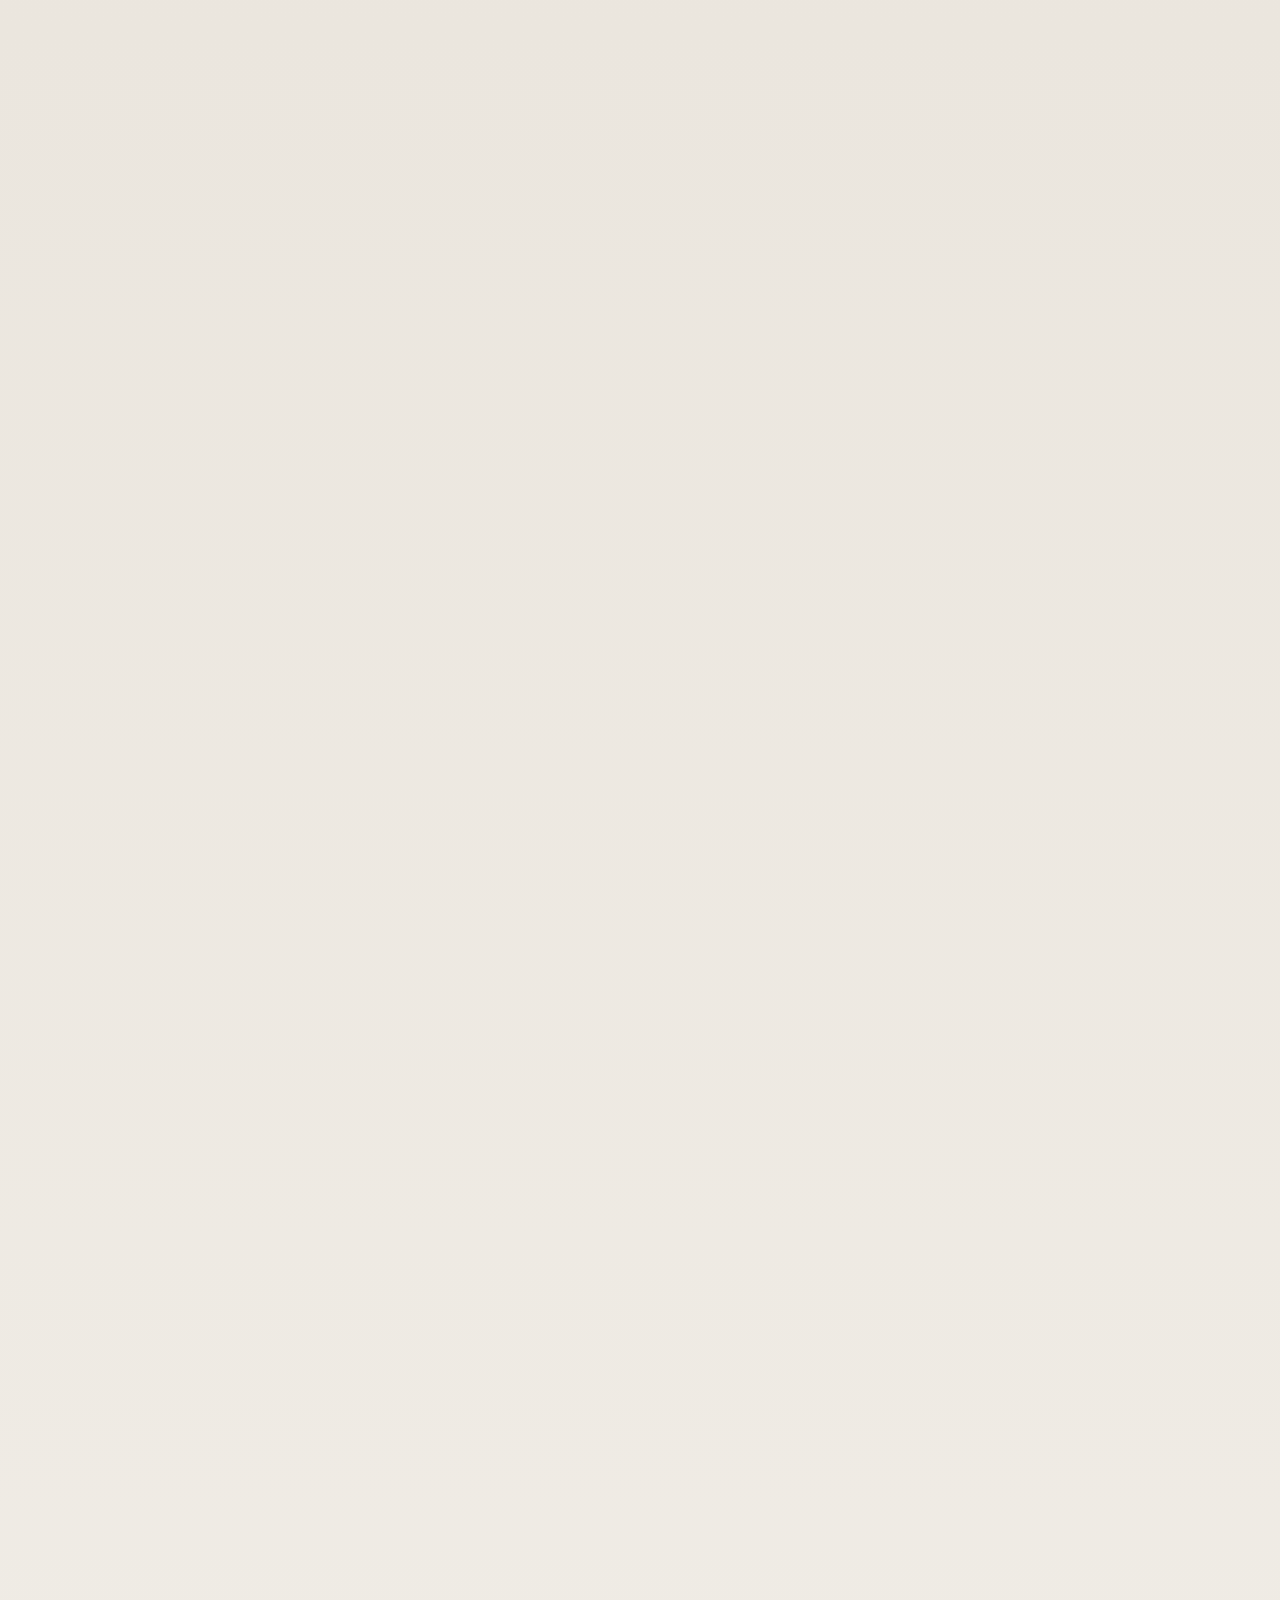
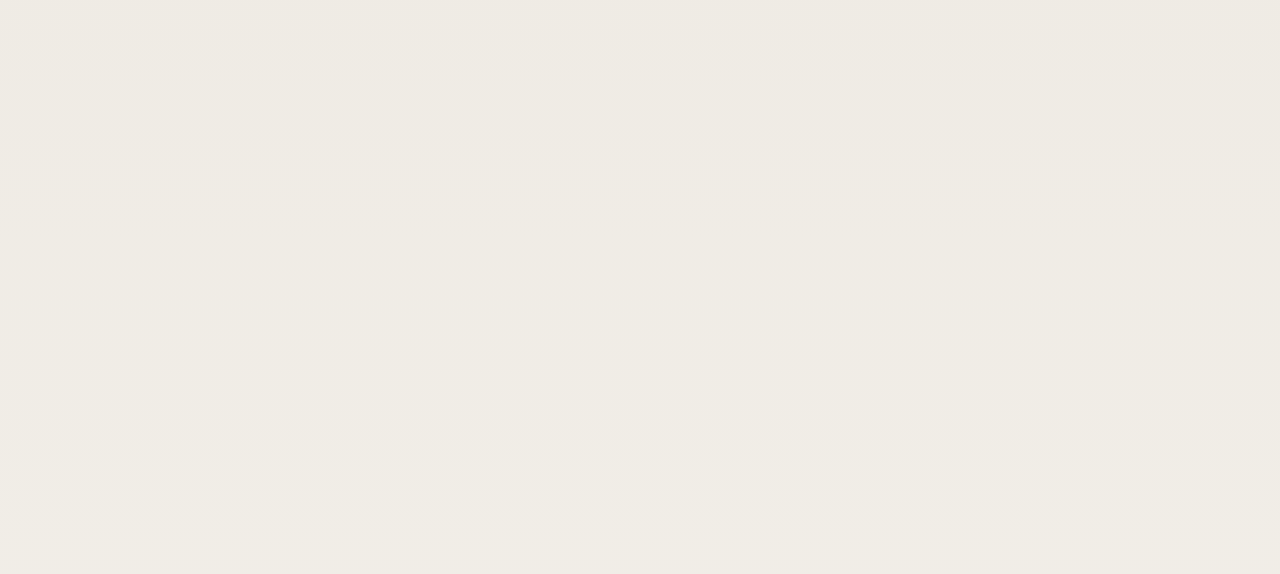
==== commit 56a24abb: "Improve mobile PageSpeed bottlenecks" ====
--- a/index.html
+++ b/index.html
@@ -27,32 +27,33 @@
   <meta name="twitter:image" content="https://www.omarone.com/assets/main%20banner.png">
   <link rel="icon" href="assets/just icon.png">
   <link rel="preload" as="image" href="assets/optimized/main-banner.jpg" fetchpriority="high">
-  <script async src="https://www.googletagmanager.com/gtag/js?id=AW-18018932946"></script>
   <script>
     window.dataLayer = window.dataLayer || [];
     function gtag(){dataLayer.push(arguments);}
     gtag('js', new Date());
-
-    gtag('config', 'AW-18018932946');
   </script>
   <script>
-    !function(f,b,e,v,n,t,s)
-    {if(f.fbq)return;n=f.fbq=function(){n.callMethod?
-    n.callMethod.apply(n,arguments):n.queue.push(arguments)};
-    if(!f._fbq)f._fbq=n;n.push=n;n.loaded=!0;n.version='2.0';
-    n.queue=[];t=b.createElement(e);t.async=!0;
-    t.src=v;s=b.getElementsByTagName(e)[0];
-    s.parentNode.insertBefore(t,s)}(window, document,'script',
-    'https://connect.facebook.net/en_US/fbevents.js');
-    fbq('init', '1400947588733806');
-    fbq('track', 'PageView');
+    window.fbq = window.fbq || function() {
+      (window.fbq.q = window.fbq.q || []).push(arguments);
+    };
+    window.fbq.q = window.fbq.q || [];
+    window.fbq.loaded = false;
+    window.fbq.version = '2.0';
   </script>
   <link rel="preconnect" href="https://fonts.googleapis.com">
   <link rel="preconnect" href="https://fonts.gstatic.com" crossorigin>
   <link
+    rel="preload"
+    as="style"
     href="https://fonts.googleapis.com/css2?family=Cormorant+Garamond:wght@400;500;600;700&family=Manrope:wght@400;500;600;700;800&display=swap"
-    rel="stylesheet"
+    onload="this.onload=null;this.rel='stylesheet'"
   >
+  <noscript>
+    <link
+      href="https://fonts.googleapis.com/css2?family=Cormorant+Garamond:wght@400;500;600;700&family=Manrope:wght@400;500;600;700;800&display=swap"
+      rel="stylesheet"
+    >
+  </noscript>
   <script type="application/ld+json">
     {
       "@context": "https://schema.org",
@@ -142,7 +143,7 @@
   <header class="site-header">
     <nav class="nav-shell" aria-label="Primary">
       <a class="brand-lockup" href="#top" aria-label="OmarOne home">
-        <img class="brand-lockup__icon" src="assets/just icon.png" alt="">
+        <img class="brand-lockup__icon" src="assets/just icon.png" alt="" width="500" height="500">
         <span class="brand-lockup__text" aria-label="OmarOne">OmarONE</span>
       </a>
 
@@ -174,7 +175,7 @@
     <section class="hero" id="top">
       <div class="hero__backdrop"></div>
       <div class="hero__content">
-        <img class="hero__logo" src="assets/complete logo with icon.png" alt="OmarOne Mountain Homes & Retreats in Rawalakot, Kashmir">
+        <img class="hero__logo" src="assets/complete logo with icon.png" alt="OmarOne Mountain Homes & Retreats in Rawalakot, Kashmir" width="500" height="500" loading="eager" fetchpriority="high" decoding="async">
         <p class="eyebrow">Rawalakot, Kashmir</p>
         <h1>Reconnect with nature.</h1>
         <p class="hero__lead">
@@ -357,7 +358,7 @@
 
   <footer class="site-footer">
     <div class="footer-brand">
-      <img src="assets/complete logo with icon.png" alt="OmarOne Mountain Homes & Retreats">
+      <img src="assets/complete logo with icon.png" alt="OmarOne Mountain Homes & Retreats" width="500" height="500" loading="lazy" decoding="async">
       <p>Mountain homes and retreats designed for restorative stays in Rawalakot, Kashmir.</p>
     </div>
 
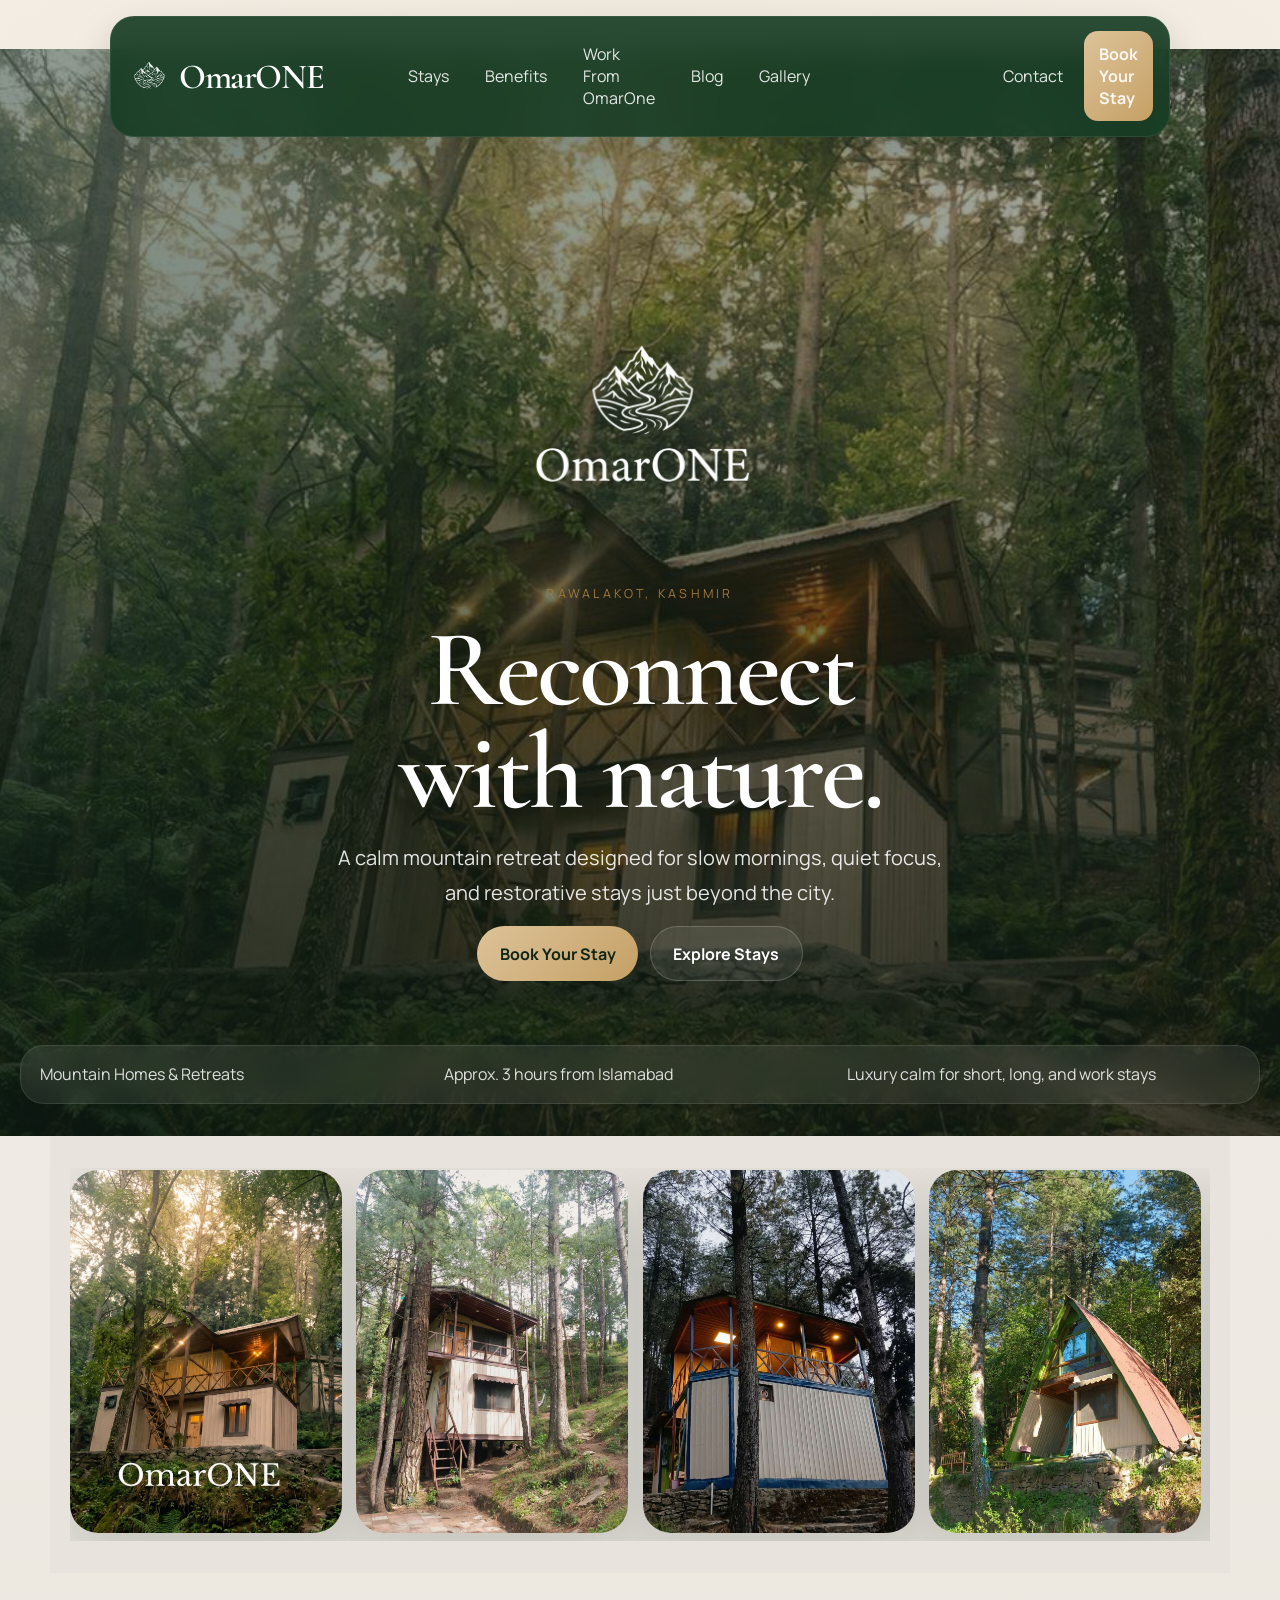
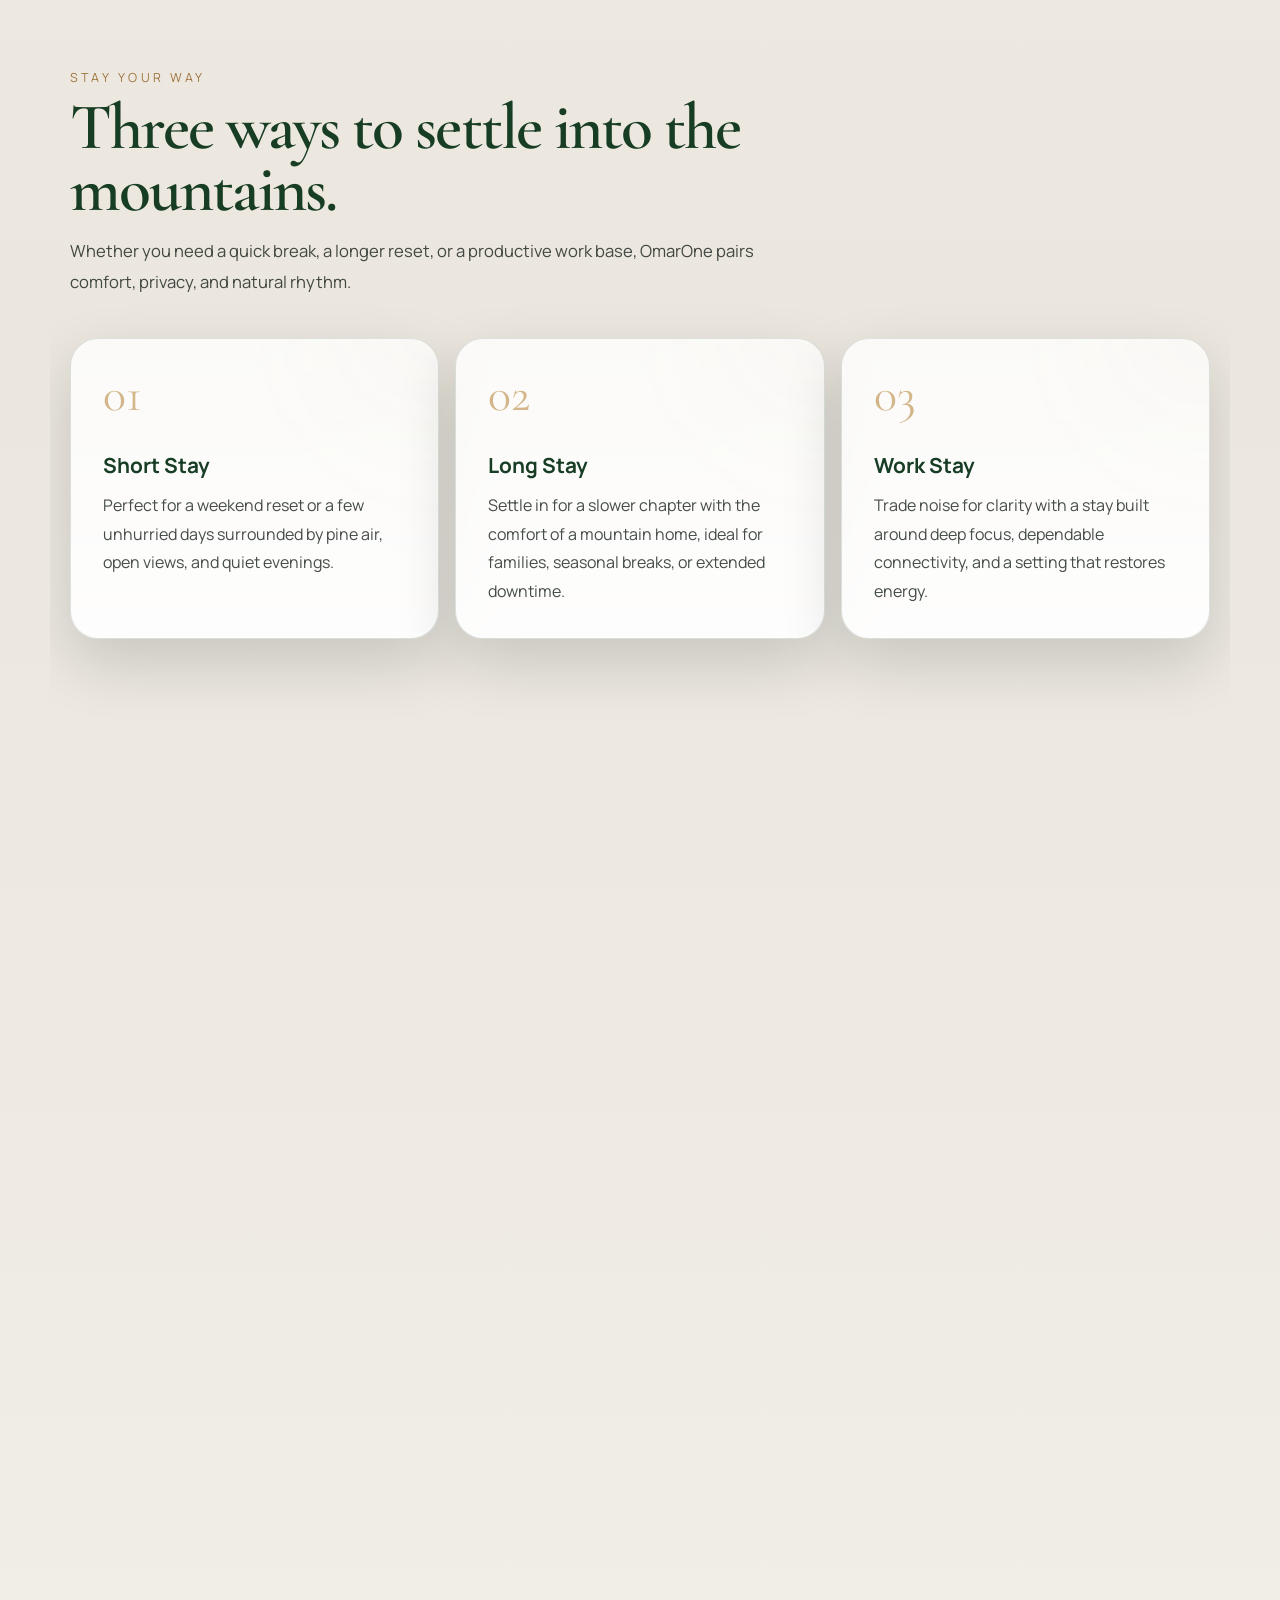
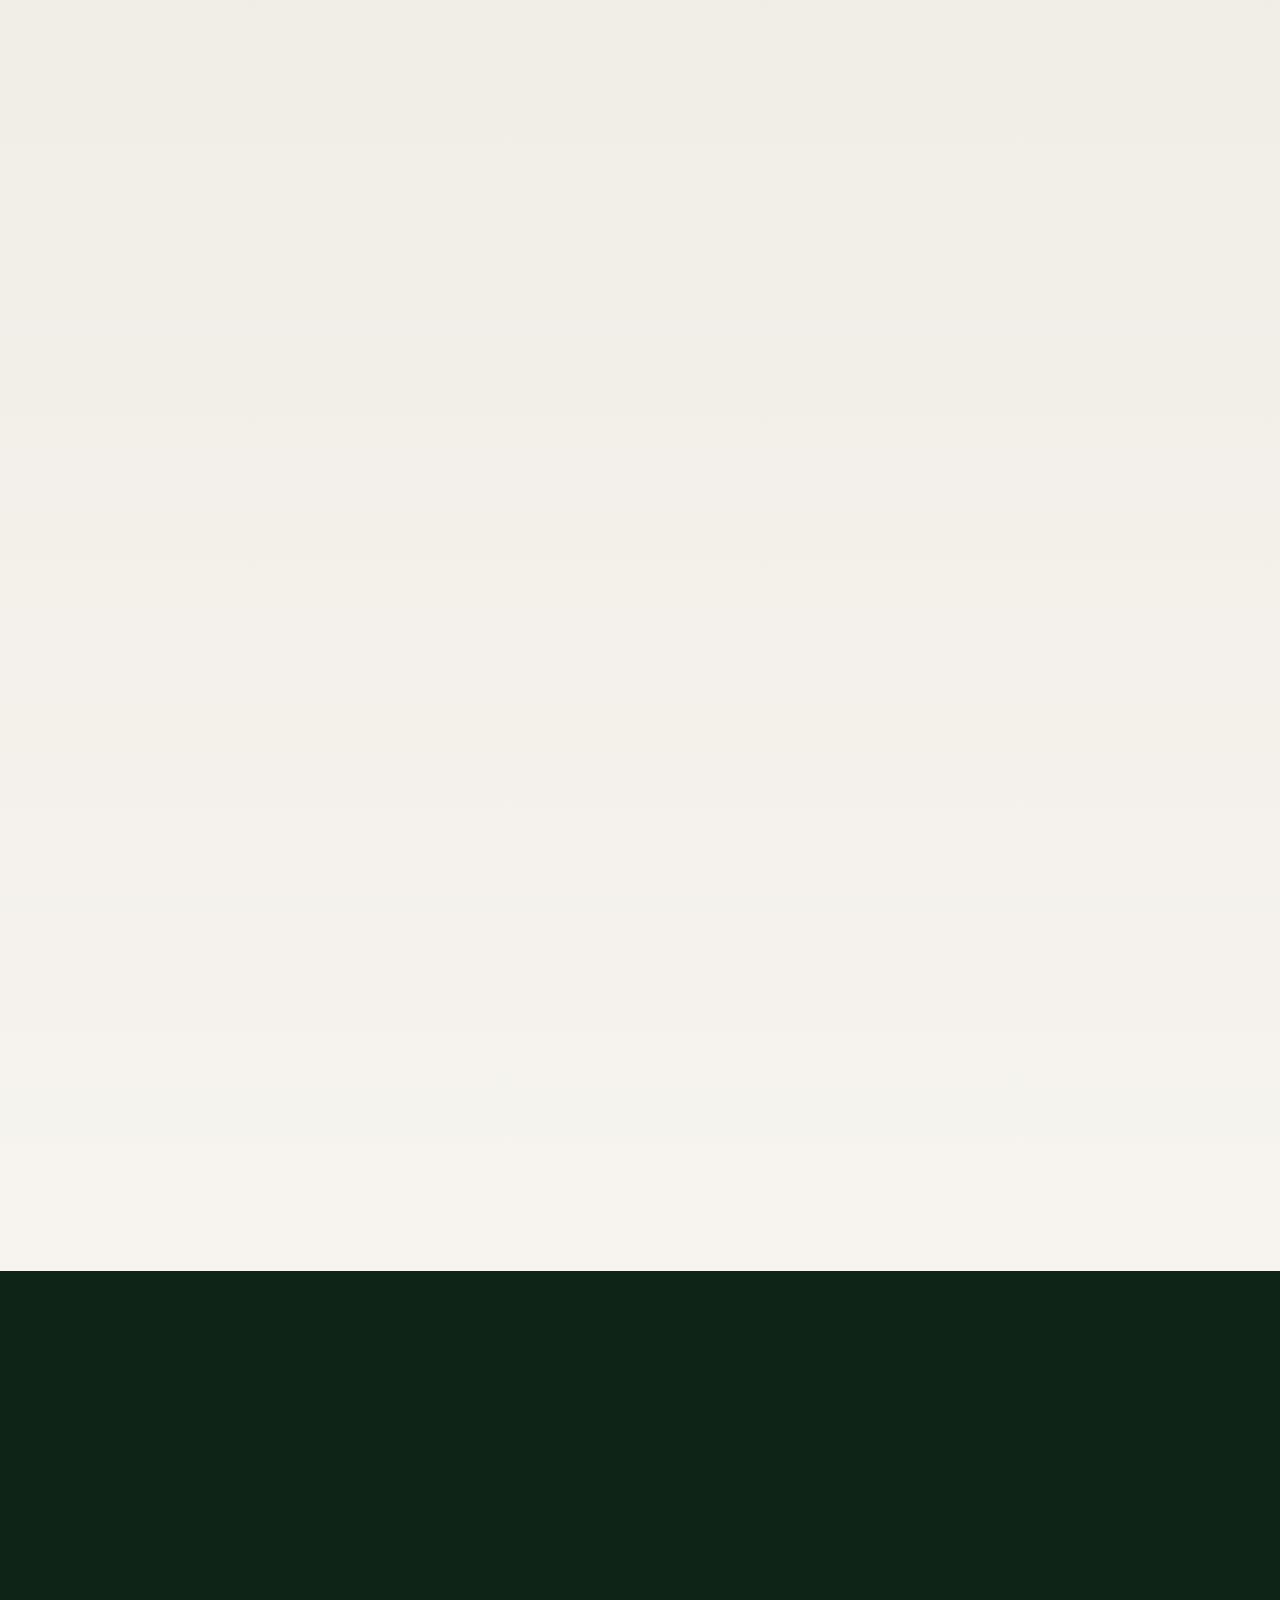
==== commit f22b0f0f: "Restore tracking scripts and fix logo proportions" ====
--- a/index.html
+++ b/index.html
@@ -27,18 +27,24 @@
   <meta name="twitter:image" content="https://www.omarone.com/assets/main%20banner.png">
   <link rel="icon" href="assets/just icon.png">
   <link rel="preload" as="image" href="assets/optimized/main-banner.jpg" fetchpriority="high">
+  <script async src="https://www.googletagmanager.com/gtag/js?id=AW-18018932946"></script>
   <script>
     window.dataLayer = window.dataLayer || [];
     function gtag(){dataLayer.push(arguments);}
     gtag('js', new Date());
+    gtag('config', 'AW-18018932946');
   </script>
   <script>
-    window.fbq = window.fbq || function() {
-      (window.fbq.q = window.fbq.q || []).push(arguments);
-    };
-    window.fbq.q = window.fbq.q || [];
-    window.fbq.loaded = false;
-    window.fbq.version = '2.0';
+    !function(f,b,e,v,n,t,s)
+    {if(f.fbq)return;n=f.fbq=function(){n.callMethod?
+    n.callMethod.apply(n,arguments):n.queue.push(arguments)};
+    if(!f._fbq)f._fbq=n;n.push=n;n.loaded=!0;n.version='2.0';
+    n.queue=[];t=b.createElement(e);t.async=!0;
+    t.src=v;s=b.getElementsByTagName(e)[0];
+    s.parentNode.insertBefore(t,s)}(window, document,'script',
+    'https://connect.facebook.net/en_US/fbevents.js');
+    fbq('init', '1400947588733806');
+    fbq('track', 'PageView');
   </script>
   <link rel="preconnect" href="https://fonts.googleapis.com">
   <link rel="preconnect" href="https://fonts.gstatic.com" crossorigin>
--- a/styles.css
+++ b/styles.css
@@ -34,6 +34,7 @@
 img {
   display: block;
   max-width: 100%;
+  height: auto;
 }
 
 a {
@@ -96,7 +97,7 @@
   width: 2.7rem;
   height: 2.7rem;
   flex: 0 0 auto;
-  object-fit: cover;
+  object-fit: contain;
 }
 
 .brand-lockup__text {
@@ -271,6 +272,7 @@
 
 .hero__logo {
   width: min(15.5rem, 56vw);
+  height: auto;
   filter: drop-shadow(0 12px 24px rgba(0, 0, 0, 0.28));
 }
 
@@ -606,6 +608,7 @@
 
 .footer-brand img {
   width: min(13rem, 50vw);
+  height: auto;
   filter: drop-shadow(0 12px 24px rgba(0, 0, 0, 0.2));
 }
 
